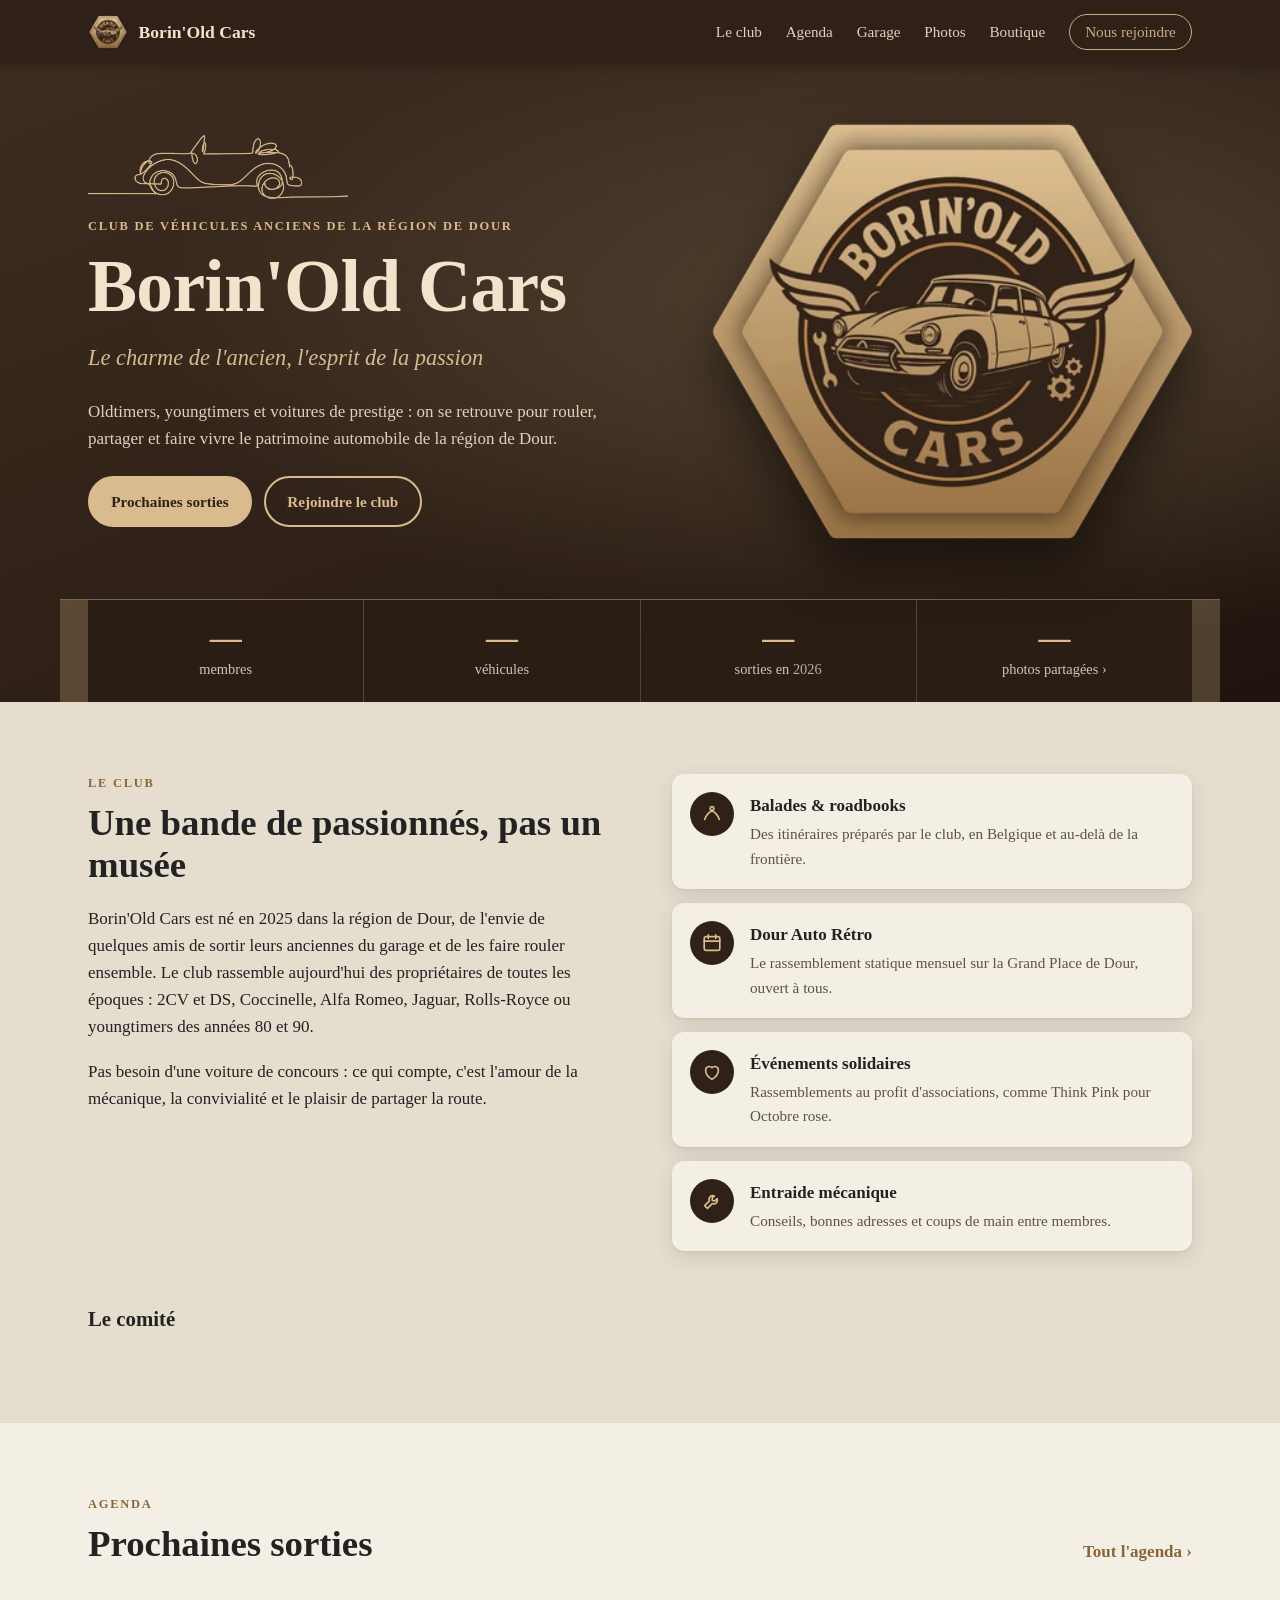
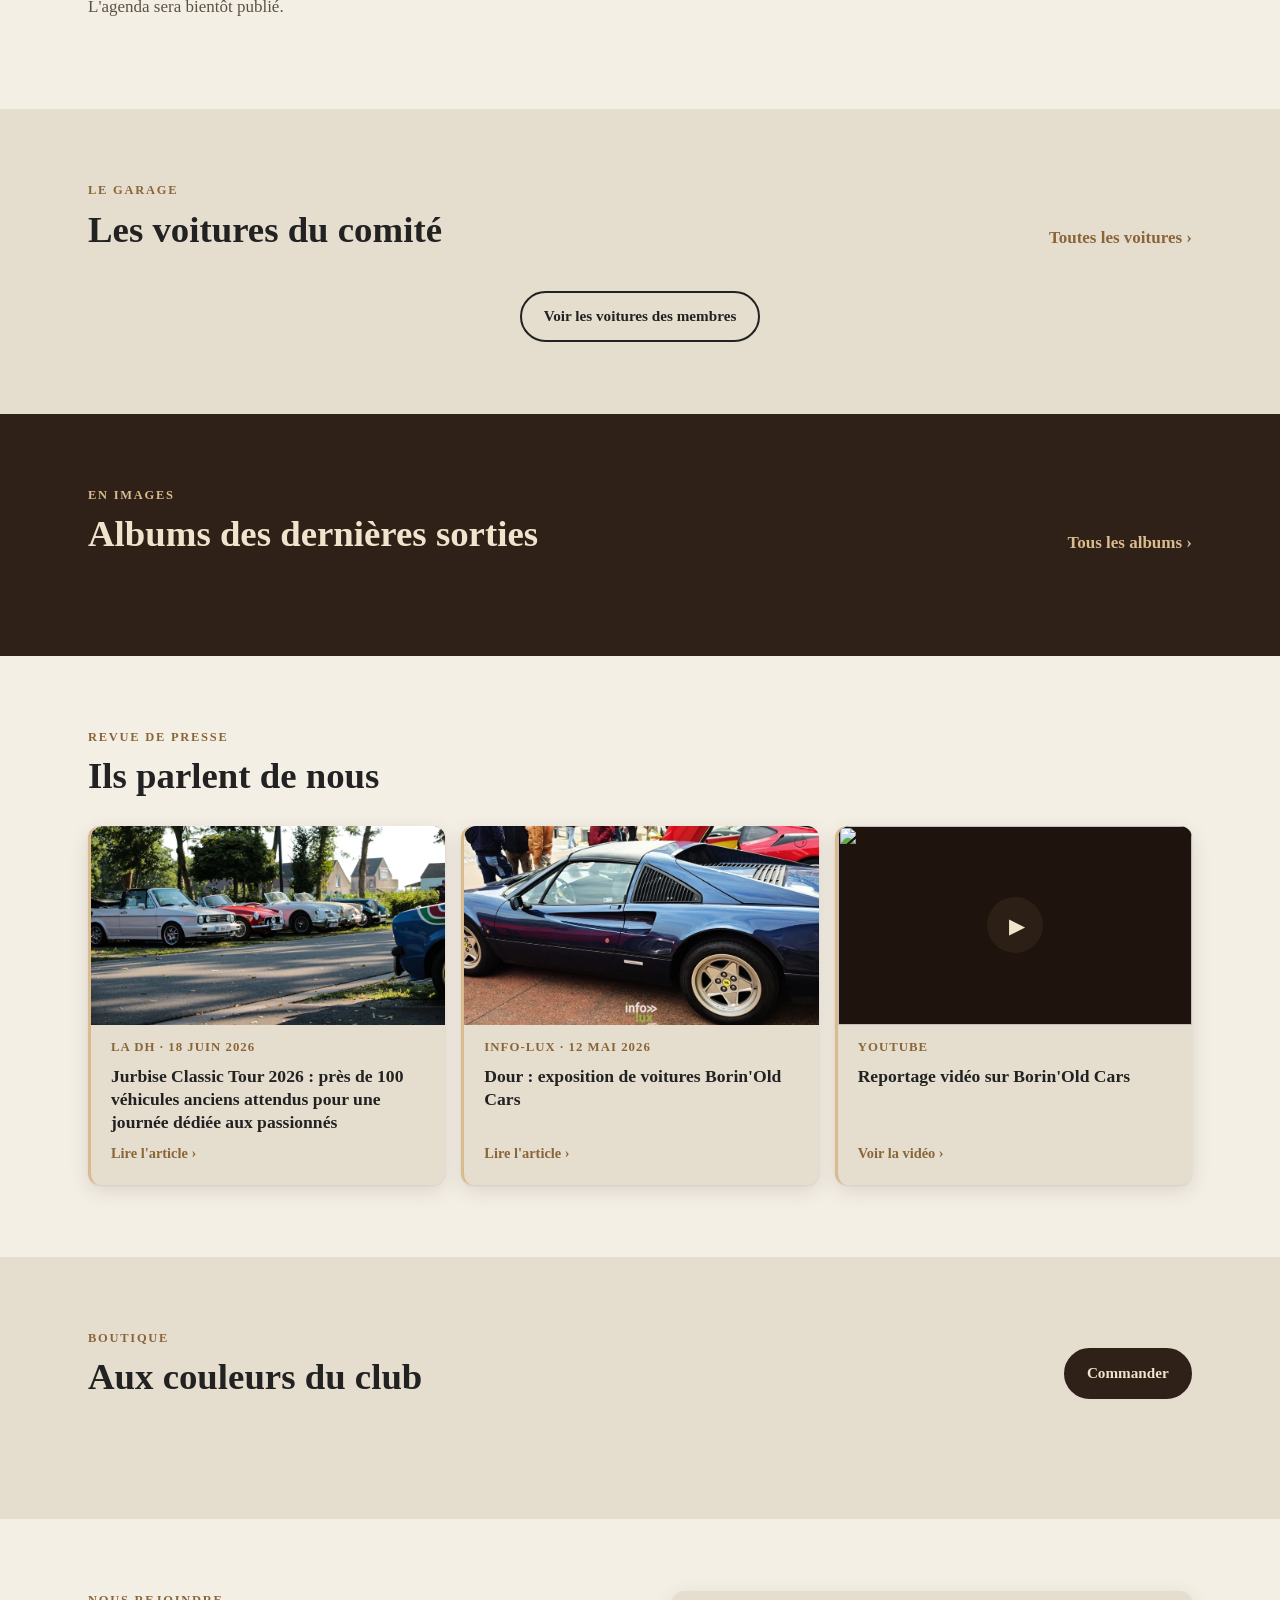
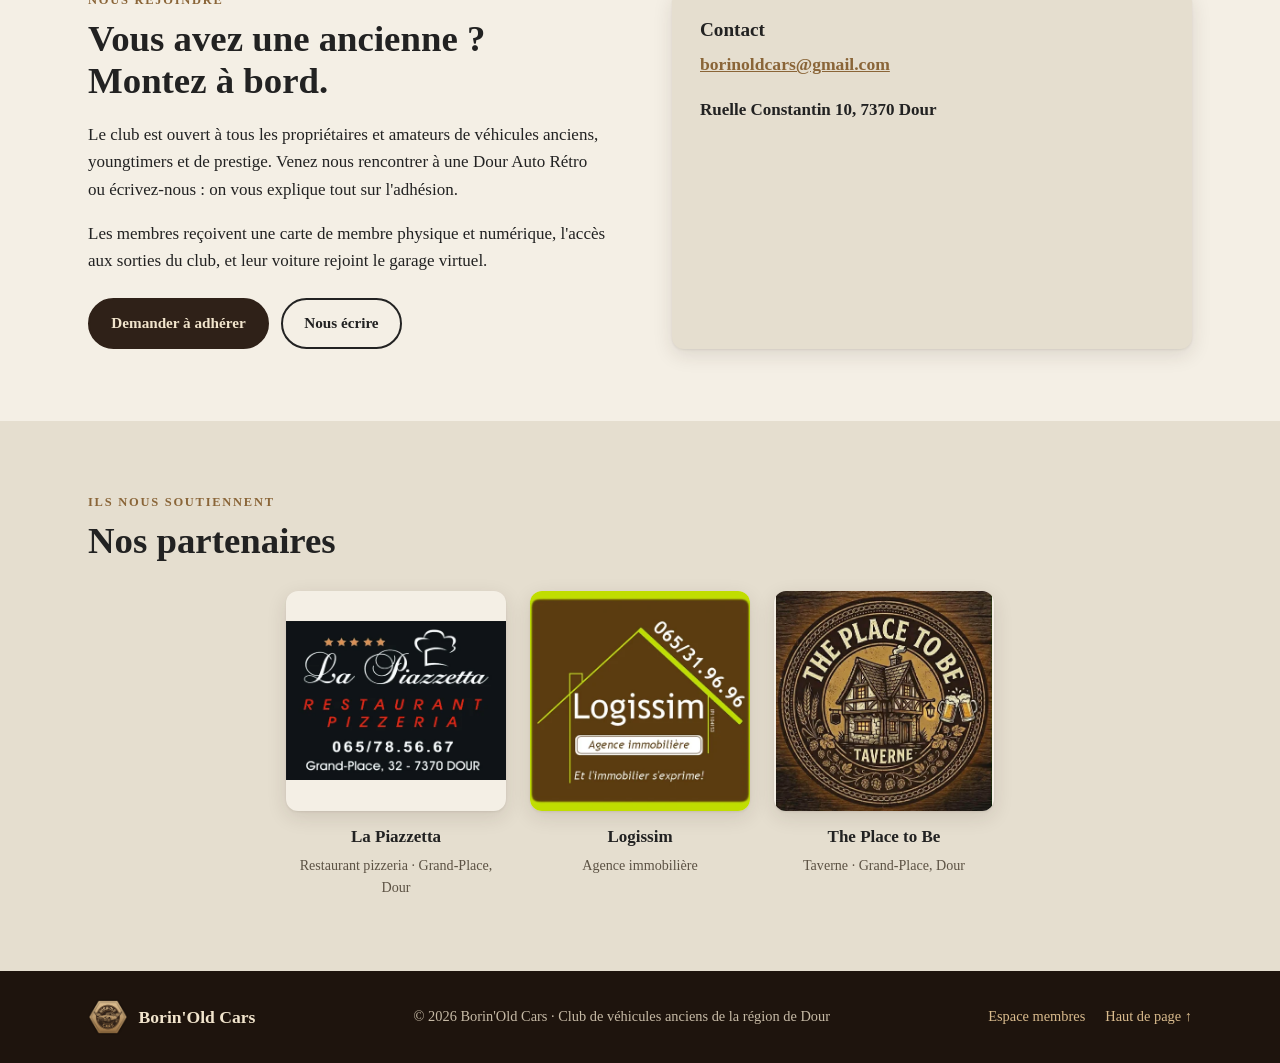
==== index.html @ c7d7c543 "Chiffres : le nombre de photos mène aux albums Co-Authored-By: Claude Opus 5.5 <noreply@anthropic.co" ====
<!doctype html>
<html lang="fr">
<head>
<meta charset="utf-8">
<meta name="viewport" content="width=device-width, initial-scale=1">
<title>Borin'Old Cars — club de voitures anciennes de la région de Dour</title>
<meta name="description" content="Borin'Old Cars, club de passionnés de voitures anciennes, youngtimers et véhicules de prestige dans la région de Dour : sorties, balades, Dour Auto Rétro, garage des membres et boutique.">
<meta name="theme-color" content="#2f2118">
<link rel="canonical" href="https://borinoldcars.be/">
<link rel="icon" href="favicon.png" type="image/png">
<link rel="apple-touch-icon" href="apple-touch-icon.png">
<meta property="og:type" content="website">
<meta property="og:locale" content="fr_BE">
<meta property="og:site_name" content="Borin'Old Cars">
<meta property="og:title" content="Borin'Old Cars — club de voitures anciennes">
<meta property="og:description" content="Le charme de l'ancien, l'esprit de la passion. Sorties, balades et rassemblements dans la région de Dour.">
<meta property="og:url" content="https://borinoldcars.be/">
<meta property="og:image" content="https://borinoldcars.be/icon-512.png">
<link rel="stylesheet" href="site.css?v=20">
</head>
<body>

<header class="nav" id="top">
  <div class="wrap nav-in">
    <a href="#" class="brand">
      <img src="logo.png" alt="" width="40" height="36">
      <span>Borin'Old Cars</span>
    </a>
    <button class="menu-btn" aria-label="Menu" aria-expanded="false" aria-controls="menu">
      <svg viewBox="0 0 24 24" aria-hidden="true"><path d="M4 7h16M4 12h16M4 17h16"/></svg>
    </button>
    <nav id="menu" aria-label="Navigation principale">
      <a href="#club">Le club</a>
      <a href="#agenda">Agenda</a>
      <a href="#garage">Garage</a>
      <a href="#photos">Photos</a>
      <a href="#boutique">Boutique</a>
      <a href="#adhesion" class="nav-cta">Nous rejoindre</a>
    </nav>
  </div>
</header>

<main>
  <section class="hero">
    <div class="wrap hero-in">
      <div class="hero-text">
        <img class="hero-sketch" src="voiture-trait.webp" alt="" width="1000" height="244">
        <p class="kicker">Club de véhicules anciens de la région de Dour</p>
        <h1>Borin'Old Cars</h1>
        <p class="slogan" data-slogan>Le charme de l'ancien, l'esprit de la passion</p>
        <p class="lead">Oldtimers, youngtimers et voitures de prestige : on se retrouve pour rouler, partager et faire vivre le patrimoine automobile de la région de Dour.</p>
        <div class="hero-cta">
          <a class="btn gold" href="#agenda">Prochaines sorties</a>
          <a class="btn ghost" href="#adhesion">Rejoindre le club</a>
        </div>
      </div>
      <div class="hero-art">
        <div class="hero-logo">
          <img src="logo-hero.webp" alt="Logo Borin'Old Cars" width="378" height="333">
          <span class="shine" aria-hidden="true"></span>
        </div>
      </div>
    </div>
    <div class="stats wrap" aria-label="Le club en chiffres">
      <div><strong data-stat="membres">—</strong><span>membres</span></div>
      <div><strong data-stat="vehicules">—</strong><span>véhicules</span></div>
      <div><strong data-stat="sorties">—</strong><span>sorties en <span data-stat="annee">2026</span></span></div>
      <a href="#albums" class="stat-link" title="Voir les albums"><strong data-stat="photos">—</strong><span>photos partagées ›</span></a>
    </div>
  </section>

  <section class="section" id="club">
    <div class="wrap two">
      <div>
        <p class="kicker">Le club</p>
        <h2>Une bande de passionnés, pas un musée</h2>
        <p>Borin'Old Cars est né en 2025 dans la région de Dour, de l'envie de quelques amis de sortir leurs anciennes du garage et de les faire rouler ensemble. Le club rassemble aujourd'hui des propriétaires de toutes les époques : 2CV et DS, Coccinelle, Alfa Romeo, Jaguar, Rolls-Royce ou youngtimers des années 80 et 90.</p>
        <p>Pas besoin d'une voiture de concours : ce qui compte, c'est l'amour de la mécanique, la convivialité et le plaisir de partager la route.</p>
      </div>
      <ul class="pillars">
        <li><span class="ico"><svg viewBox="0 0 24 24"><path d="M4 18c2-6 6-9 8-9s6 3 8 9"/><circle cx="12" cy="6" r="2"/></svg></span><div><strong>Balades &amp; roadbooks</strong><p>Des itinéraires préparés par le club, en Belgique et au-delà de la frontière.</p></div></li>
        <li><span class="ico"><svg viewBox="0 0 24 24"><rect x="3.5" y="5" width="17" height="15" rx="2"/><path d="M3.5 10h17M8 3v4M16 3v4"/></svg></span><div><strong>Dour Auto Rétro</strong><p>Le rassemblement statique mensuel sur la Grand Place de Dour, ouvert à tous.</p></div></li>
        <li><span class="ico"><svg viewBox="0 0 24 24"><path d="M12 20s-7-4.4-7-10a4 4 0 0 1 7-2.6A4 4 0 0 1 19 10c0 5.6-7 10-7 10z"/></svg></span><div><strong>Événements solidaires</strong><p>Rassemblements au profit d'associations, comme Think Pink pour Octobre rose.</p></div></li>
        <li><span class="ico"><svg viewBox="0 0 24 24"><path d="M14.5 6.5a4 4 0 0 0-5.3 5.3L4 17l3 3 5.2-5.2a4 4 0 0 0 5.3-5.3l-2.4 2.4-2.6-.4-.4-2.6z"/></svg></span><div><strong>Entraide mécanique</strong><p>Conseils, bonnes adresses et coups de main entre membres.</p></div></li>
      </ul>
    </div>
    <div class="wrap">
      <h3 class="sub">Le comité</h3>
      <div class="committee" id="comite"></div>
    </div>
  </section>

  <section class="section alt" id="agenda">
    <div class="wrap">
      <div class="head">
        <div><p class="kicker">Agenda</p><h2>Prochaines sorties</h2></div>
        <a class="link" href="#sorties">Tout l'agenda ›</a>
      </div>
      <div class="events" id="events"><p class="muted">Chargement de l'agenda…</p></div>
    </div>
  </section>

  <section class="section" id="garage">
    <div class="wrap">
      <div class="head">
        <div><p class="kicker">Le garage</p><h2>Les voitures du comité</h2></div>
        <a class="link" href="#voitures">Toutes les voitures ›</a>
      </div>
      <div class="cars" id="cars"></div>
    </div>
  </section>

  <section class="section dark" id="photos">
    <div class="wrap">
      <div class="head">
        <div><p class="kicker">En images</p><h2>Albums des dernières sorties</h2></div>
        <a class="link" href="#albums">Tous les albums ›</a>
      </div>
      <div class="albums" id="albums"></div>
    </div>
  </section>

  <section class="section alt" id="presse" hidden>
    <div class="wrap">
      <div class="head"><div><p class="kicker">Revue de presse</p><h2>Ils parlent de nous</h2></div></div>
      <div class="press" id="press"></div>
    </div>
  </section>

  <section class="section" id="boutique">
    <div class="wrap">
      <div class="head">
        <div><p class="kicker">Boutique</p><h2>Aux couleurs du club</h2></div>
        <a class="btn" id="order" href="#commande">Commander</a>
      </div>
      <div class="shop" id="shop"></div>
      <p class="small muted" id="shop-note"></p>
    </div>
  </section>

  <section class="section alt" id="contact">
    <div class="wrap two">
      <div>
        <p class="kicker">Nous rejoindre</p>
        <h2>Vous avez une ancienne ? Montez à bord.</h2>
        <p>Le club est ouvert à tous les propriétaires et amateurs de véhicules anciens, youngtimers et de prestige. Venez nous rencontrer à une Dour Auto Rétro ou écrivez-nous : on vous explique tout sur l'adhésion.</p>
        <p>Les membres reçoivent une carte de membre physique et numérique, l'accès aux sorties du club, et leur voiture rejoint le garage virtuel.</p>
        <div class="hero-cta">
          <a class="btn" href="#adhesion">Demander à adhérer</a>
          <a class="btn outline" data-mail href="mailto:borinoldcars@gmail.com">Nous écrire</a>
        </div>
      </div>
      <div class="contact-card">
        <h3>Contact</h3>
        <p><a data-mail data-mail-text href="mailto:borinoldcars@gmail.com">borinoldcars@gmail.com</a></p>
        <address class="address" data-adresse>Ruelle Constantin 10, 7370 Dour</address>
        <div class="social" id="social"></div>
      </div>
    </div>
  </section>
  <section class="section sponsors-section" id="partenaires" hidden>
    <div class="wrap">
      <div class="head"><div><p class="kicker">Ils nous soutiennent</p><h2>Nos partenaires</h2></div></div>
      <div class="sponsors" id="sponsors"></div>
    </div>
  </section>
</main>

<div id="page" class="page" hidden></div>

<footer class="footer">
  <div class="wrap foot-in">
    <div class="brand"><img src="logo.png" alt="" width="40" height="36"><span>Borin'Old Cars</span></div>
    <p>© <span id="year">2026</span> Borin'Old Cars · Club de véhicules anciens de la région de Dour</p>
    <nav class="foot-links"><a href="https://borinoldcars.github.io/">Espace membres</a><a href="#top">Haut de page ↑</a></nav>
  </div>
</footer>

<div class="lightbox" id="lightbox" hidden>
  <button class="lb-close" aria-label="Fermer">×</button>
  <button class="lb-nav lb-prev" aria-label="Photo précédente">‹</button>
  <img alt="">
  <iframe class="lb-video" title="Vidéo" allow="autoplay; fullscreen" allowfullscreen hidden></iframe>
  <button class="lb-nav lb-next" aria-label="Photo suivante">›</button>
  <span class="lb-count"></span>
</div>

<script src="site.js?v=20"></script>
</body>
</html>
---- site.css ----
/* Site vitrine Borin'Old Cars — mêmes tons que l'application (papier beige, brun et or du logo, Georgia). */
:root {
  --bg: #e5decf;
  --surface: #f4efe5;
  --surface-2: #d8ceb9;
  --ink: #222222;
  --muted: #5c5244;
  --line: #cdc1a8;
  --dark: #2f2118;
  --dark-2: #3d2c20;
  --dark-ink: #f1e4cc;
  --brass: #8a6538;
  --gold: #d9bb8d;
  --btn-bg: #2f2118;
  --btn-ink: #f1e4cc;
  --rose: #d6457a;
  --shadow: 0 1px 2px rgba(47, 33, 24, .08), 0 6px 20px rgba(47, 33, 24, .12);
  --radius: 12px;
  --serif: Georgia, "Times New Roman", serif;
  color-scheme: light;
}
@media (prefers-color-scheme: dark) {
  :root:not([data-theme="light"]) {
    --bg: #18120d;
    --surface: #231a13;
    --surface-2: #2f241a;
    --ink: #efe6d6;
    --muted: #b3a48c;
    --line: #3c2f22;
    --dark: #0f0b08;
    --dark-2: #1d1610;
    --brass: #d9bb8d;
    --btn-bg: #d9bb8d;
    --btn-ink: #2f2118;
    --shadow: 0 1px 2px rgba(0, 0, 0, .4);
    color-scheme: dark;
  }
}
:root[data-theme="dark"] {
  --bg: #18120d;
  --surface: #231a13;
  --surface-2: #2f241a;
  --ink: #efe6d6;
  --muted: #b3a48c;
  --line: #3c2f22;
  --dark: #0f0b08;
  --dark-2: #1d1610;
  --brass: #d9bb8d;
  --btn-bg: #d9bb8d;
  --btn-ink: #2f2118;
  --shadow: 0 1px 2px rgba(0, 0, 0, .4);
  color-scheme: dark;
}

* { box-sizing: border-box; }
html { scroll-behavior: smooth; scroll-padding-top: 72px; -webkit-text-size-adjust: 100%; }
body { margin: 0; background: var(--bg); color: var(--ink); font: 17px/1.6 var(--serif); overflow-x: hidden; }
img { max-width: 100%; display: block; }
a { color: inherit; }
h1, h2, h3 { line-height: 1.15; margin: 0 0 .5em; font-weight: 700; }
h2 { font-size: clamp(1.6rem, 3.5vw, 2.3rem); }
p { margin: 0 0 1em; }
.wrap { width: 100%; max-width: 1160px; margin: 0 auto; padding: 0 16px; }
@media (min-width: 700px) { .wrap { padding: 0 28px; } }
.muted { color: var(--muted); }
.small { font-size: .88rem; }
.kicker { text-transform: uppercase; letter-spacing: .14em; font-size: .78rem; color: var(--brass); margin-bottom: .6em; font-weight: 700; }

/* Boutons */
.btn {
  display: inline-flex; align-items: center; justify-content: center; gap: .4em;
  padding: .75em 1.4em; border-radius: 999px; border: 2px solid var(--btn-bg);
  background: var(--btn-bg); color: var(--btn-ink); text-decoration: none; font-weight: 700;
  font-family: inherit; font-size: .95rem; cursor: pointer; transition: transform .15s, filter .15s;
}
.btn:hover { transform: translateY(-1px); filter: brightness(1.1); }
.btn.outline { background: transparent; color: var(--ink); border-color: var(--ink); }
.btn.gold { background: var(--gold); border-color: var(--gold); color: #2f2118; }
.btn.ghost { background: transparent; border-color: var(--gold); color: var(--gold); }
.link { color: var(--brass); font-weight: 700; text-decoration: none; white-space: nowrap; }
.link:hover { text-decoration: underline; }

/* Navigation */
.nav { position: sticky; top: 0; z-index: 20; background: #2f2118; color: #f1e4cc; box-shadow: 0 2px 10px rgba(0, 0, 0, .25); }
.nav-in { display: flex; align-items: center; justify-content: space-between; height: 64px; }
.brand { display: flex; align-items: center; gap: .6em; text-decoration: none; font-weight: 700; font-size: 1.1rem; }
.brand img { width: 40px; height: auto; }
.nav nav { display: flex; gap: 1.4em; align-items: center; }
.nav nav a { text-decoration: none; font-size: .95rem; opacity: .9; }
.nav nav a:hover { opacity: 1; color: #d9bb8d; }
.nav .nav-cta { border: 1.5px solid #d9bb8d; color: #d9bb8d; padding: .35em 1em; border-radius: 999px; }
.menu-btn { display: none; background: none; border: 0; color: inherit; padding: 8px; cursor: pointer; }
.menu-btn svg { width: 28px; height: 28px; fill: none; stroke: currentColor; stroke-width: 2; stroke-linecap: round; }
@media (max-width: 860px) {
  .menu-btn { display: block; }
  .nav nav {
    position: absolute; top: 64px; left: 0; right: 0; flex-direction: column; align-items: stretch; gap: 0;
    background: #2f2118; padding: 8px 16px 16px; display: none; border-top: 1px solid rgba(255, 255, 255, .08);
  }
  .nav nav.open { display: flex; }
  .nav nav a { padding: .8em 0; border-bottom: 1px solid rgba(255, 255, 255, .08); }
  .nav .nav-cta { margin-top: 12px; text-align: center; border-bottom: 1.5px solid #d9bb8d; }
}

/* Hero */
.hero {
  background:
    radial-gradient(ellipse at 75% 40%, rgba(217, 187, 141, .22), transparent 60%),
    linear-gradient(160deg, #3d2c20 0%, #2f2118 55%, #1e140d 100%);
  color: #f1e4cc; padding: 56px 0 0; overflow: hidden;
}
.hero-in { display: grid; gap: 24px; align-items: center; }
@media (min-width: 900px) { .hero-in { grid-template-columns: 1.05fr 1fr; padding-bottom: 24px; } }
.hero .kicker { color: #d9bb8d; }
.hero h1 { font-size: clamp(2.6rem, 7vw, 4.6rem); letter-spacing: -.01em; margin-bottom: .15em; }
.slogan { font-style: italic; color: #d9bb8d; font-size: clamp(1.1rem, 2.4vw, 1.4rem); }
.lead { max-width: 34em; opacity: .9; }
.hero-cta { display: flex; flex-wrap: wrap; gap: 12px; margin-top: 1.4em; }
.hero-art { position: relative; }
/* Logo du club : flotte doucement, un reflet doré le traverse de temps en temps. */
.hero-logo {
  position: relative; width: min(100%, 480px); max-width: 100%; aspect-ratio: 378 / 333; margin: 0 auto;
  filter: drop-shadow(0 26px 26px rgba(0, 0, 0, .5));
  animation: logo-float 6s ease-in-out infinite;
}
.hero-logo img { width: 100%; height: 100%; }
.hero-logo .shine {
  position: absolute; inset: 0; pointer-events: none;
  -webkit-mask: url(logo-hero.webp) center / contain no-repeat; mask: url(logo-hero.webp) center / contain no-repeat;
  background: linear-gradient(110deg, transparent 35%, rgba(255, 244, 220, .55) 50%, transparent 65%) no-repeat;
  background-size: 300% 100%; background-position: 150% 0;
  animation: logo-shine 7s ease-in-out infinite 1s;
}
@media (min-width: 900px) { .hero-logo { margin-right: 0; } }
@keyframes logo-float {
  0%, 100% { transform: translateY(0) rotate(-1.5deg); }
  50% { transform: translateY(-14px) rotate(1.5deg); }
}
@keyframes logo-shine {
  0% { background-position: 150% 0; }
  35%, 100% { background-position: -50% 0; }
}
.stats {
  display: grid; grid-template-columns: repeat(2, 1fr); gap: 1px; margin-top: 32px;
  background: rgba(217, 187, 141, .25); border-top: 1px solid rgba(217, 187, 141, .25);
}
@media (min-width: 700px) { .stats { grid-template-columns: repeat(4, 1fr); } }
.stats > div, .stats > a { background: #2a1d14; padding: 20px 12px; text-align: center; }
.stats strong { display: block; font-size: 2rem; color: #d9bb8d; line-height: 1.1; }
.stats span { font-size: .9rem; opacity: .85; }
.stats > a.stat-link { color: inherit; text-decoration: none; transition: background .2s; }
.stats > a.stat-link:hover, .stats > a.stat-link:focus-visible { background: #3a2a1d; }

/* Sections */
.section { padding: 72px 0; }
.section.alt { background: var(--surface); }
.section.dark { background: #2f2118; color: #f1e4cc; }
.section.dark .kicker, .section.dark .link { color: #d9bb8d; }
.head { display: flex; justify-content: space-between; align-items: flex-end; gap: 16px; flex-wrap: wrap; margin-bottom: 28px; }
.head h2 { margin: 0; }
.two { display: grid; gap: 40px; }
@media (min-width: 900px) { .two { grid-template-columns: 1fr 1fr; gap: 64px; } }
.sub { margin: 56px 0 20px; font-size: 1.3rem; }

.pillars { list-style: none; margin: 0; padding: 0; display: grid; gap: 14px; }
.pillars li { display: flex; gap: 16px; background: var(--surface); padding: 18px; border-radius: var(--radius); box-shadow: var(--shadow); }
.pillars p { margin: .2em 0 0; color: var(--muted); font-size: .95rem; }
.ico { flex: none; width: 44px; height: 44px; border-radius: 50%; background: #2f2118; display: grid; place-items: center; }
.ico svg { width: 22px; height: 22px; fill: none; stroke: #d9bb8d; stroke-width: 1.8; stroke-linecap: round; stroke-linejoin: round; }

.committee { display: grid; grid-template-columns: repeat(auto-fill, minmax(190px, 1fr)); gap: 14px; }
.member { background: var(--surface); border-radius: var(--radius); padding: 18px; box-shadow: var(--shadow); border-top: 3px solid var(--gold); }
.member.has-photo { text-align: center; }
.member-photo { display: block; width: 110px; height: 110px; margin: 0 auto 12px; border-radius: 50%; object-fit: cover; background: var(--surface-2); box-shadow: 0 0 0 3px var(--gold); }
.member.has-photo .member-cars { justify-items: center; }
.member strong { display: block; font-size: 1.05rem; }
.member span { color: var(--brass); font-size: .9rem; }
.member-cars { list-style: none; margin: .6em 0 0; padding: .6em 0 0; border-top: 1px solid var(--line); display: grid; gap: .25em; }
.member-cars li { font-size: .88rem; font-style: italic; color: var(--muted); }
.member-cars a { color: inherit; text-decoration: none; }
.member-cars a:hover { color: var(--brass); text-decoration: underline; }

/* Agenda */
.events { display: grid; gap: 20px; grid-template-columns: repeat(auto-fill, minmax(280px, 1fr)); }
.event { background: var(--bg); border-radius: var(--radius); overflow: hidden; box-shadow: var(--shadow); display: flex; flex-direction: column; position: relative; }
/* Miniature de l'affiche à droite, comme dans l'application. */
.event .top { display: flex; gap: 14px; align-items: flex-start; }
.event .info { min-width: 0; flex: 1; display: flex; flex-direction: column; gap: .4em; }
.event .thumb { flex: none; width: 76px; aspect-ratio: 3 / 4; border-radius: 8px; overflow: hidden; border: 1px solid var(--line); background: var(--surface-2); box-shadow: 0 2px 6px rgba(0, 0, 0, .12); }
.event .thumb img { width: 100%; height: 100%; object-fit: cover; }
@media (min-width: 700px) { .event .thumb { width: 90px; } }
.event .body { padding: 18px; display: flex; flex-direction: column; gap: .4em; flex: 1; }
.event .date { display: inline-block; align-self: flex-start; background: #2f2118; color: #d9bb8d; font-weight: 700; padding: .25em .8em; border-radius: 6px; font-size: .88rem; }
.event h3 { margin: .2em 0 0; font-size: 1.25rem; }
.event .meta { color: var(--muted); font-size: .92rem; }
.event .desc { font-size: .95rem; margin: .3em 0 0; }
.event .price { font-weight: 700; color: var(--brass); font-size: .92rem; }
.event .actions { margin-top: auto; padding-top: .8em; display: flex; gap: 8px; flex-wrap: wrap; }
.event .actions .btn { padding: .55em 1.1em; font-size: .88rem; }
.event .rose { align-self: flex-start; background: var(--rose); color: #fff; font-size: .78rem; font-weight: 700; padding: .25em .7em; border-radius: 999px; }
.event.next { outline: 2px solid var(--gold); }

/* Garage */
.cars { display: grid; gap: 16px; grid-template-columns: repeat(auto-fill, minmax(220px, 1fr)); }
.car { background: var(--surface); border-radius: var(--radius); overflow: hidden; box-shadow: var(--shadow); text-decoration: none; transition: transform .2s; }
.car:hover { transform: translateY(-3px); }
.car .ph { aspect-ratio: 4 / 3; display: grid; place-items: center; padding: 12px; background: radial-gradient(ellipse at 50% 70%, var(--surface-2), var(--surface) 70%); }
.car .ph img { width: 100%; height: 100%; min-height: 0; object-fit: contain; filter: drop-shadow(0 10px 10px rgba(0, 0, 0, .25)); }
.car .ph { overflow: hidden; }
.car .info { padding: 12px 16px 16px; }
.car strong { display: block; }
.car span { color: var(--muted); font-size: .88rem; }
.car .role { display: block; color: var(--brass); font-size: .78rem; font-weight: 700; text-transform: uppercase; letter-spacing: .06em; margin-bottom: .2em; }
.more { text-align: center; margin-top: 28px; }

/* Albums */
.albums { display: grid; gap: 16px; grid-template-columns: repeat(auto-fill, minmax(240px, 1fr)); }
.album { position: relative; border-radius: var(--radius); overflow: hidden; aspect-ratio: 4 / 3; text-decoration: none; color: #fff; background: #1e140d; display: block; }
.album img { width: 100%; height: 100%; object-fit: cover; transition: transform .4s; }
.album:hover img { transform: scale(1.05); }
.album .cap { position: absolute; inset: auto 0 0 0; padding: 40px 16px 14px; background: linear-gradient(transparent, rgba(0, 0, 0, .8)); }
.album .cap strong { display: block; font-size: 1.1rem; }
.album .cap span { font-size: .85rem; opacity: .85; }

/* Boutique */
.shop { display: grid; gap: 16px; grid-template-columns: repeat(auto-fill, minmax(180px, 1fr)); }
.item { background: var(--surface); border-radius: var(--radius); overflow: hidden; box-shadow: var(--shadow); }
.item .ph { aspect-ratio: 1; background: #fff; display: grid; place-items: center; padding: 12px; }
.item .ph img { max-height: 100%; object-fit: contain; }
.item .info { padding: 12px 16px 16px; }
.item strong { display: block; }
.item .price { color: var(--brass); font-weight: 700; }
.item .sizes { display: block; color: var(--muted); font-size: .82rem; }
#shop-note { margin-top: 20px; }

/* Contact */
.contact-card { background: var(--bg); border-radius: var(--radius); padding: 28px; box-shadow: var(--shadow); }
.contact-card h3 { font-size: 1.2rem; }
.contact-card hr { border: 0; border-top: 1px solid var(--line); margin: 24px 0; }
.contact-card a[data-mail-text] { font-weight: 700; color: var(--brass); font-size: 1.1rem; word-break: break-all; }
.social { display: flex; gap: 10px; flex-wrap: wrap; }
.social a { display: inline-flex; align-items: center; gap: .5em; padding: .5em 1em; border-radius: 999px; border: 1.5px solid var(--line); text-decoration: none; font-size: .92rem; }
.social a:hover { border-color: var(--brass); }
.social svg { width: 18px; height: 18px; fill: none; stroke: currentColor; stroke-width: 1.8; }
.social svg .fill { fill: currentColor; stroke: none; }

/* Pied de page */
.footer { background: #1e140d; color: #f1e4cc; padding: 28px 0; font-size: .9rem; }
.foot-in { display: flex; flex-wrap: wrap; gap: 12px 24px; align-items: center; justify-content: space-between; }
.footer p { margin: 0; opacity: .8; }
.footer a { color: #d9bb8d; text-decoration: none; }

/* Visionneuse */
.lightbox { position: fixed; inset: 0; z-index: 50; background: rgba(0, 0, 0, .92); display: grid; place-items: center; padding: 16px; }
.lightbox[hidden] { display: none; }
.lightbox img { max-height: 90vh; max-width: 100%; object-fit: contain; }
.lb-close { position: absolute; top: 12px; right: 16px; background: none; border: 0; color: #fff; font-size: 2.4rem; cursor: pointer; line-height: 1; }

@media (prefers-reduced-motion: reduce) {
  html { scroll-behavior: auto; }
  .btn, .car, .album img { transition: none; }
  .hero-logo, .hero-logo .shine { animation: none; }
}

/* Téléphone : deux colonnes pour le garage et la boutique. */
@media (max-width: 560px) {
  .section { padding: 56px 0; }
  .cars, .shop { grid-template-columns: 1fr 1fr; gap: 10px; }
  .car .info, .item .info { padding: 10px 12px 12px; font-size: .92rem; }
}

/* Pages internes (agenda complet, fiches, albums) */
.page { padding: 28px 0 72px; min-height: 70vh; }
.back { display: inline-block; color: var(--brass); font-weight: 700; text-decoration: none; margin-bottom: 18px; }
.back:hover { text-decoration: underline; }
.page-head { margin-bottom: 28px; }
.page-head h1 { font-size: clamp(1.9rem, 5vw, 2.8rem); text-wrap: balance; }
.list-title { font-size: 1.35rem; margin: 40px 0 18px; }
.wide { grid-column: 1 / -1; }
.empty { padding: 24px; background: var(--surface); border-radius: var(--radius); color: var(--muted); }
.more { grid-column: 1 / -1; text-align: center; margin-top: 12px; }
.event h3 a { text-decoration: none; }
.event h3 a:hover { text-decoration: underline; }
.event.past { opacity: .85; }
.event.past .date { background: var(--surface-2); color: var(--muted); }
.car-ico { width: 56px; height: 56px; fill: none; stroke: var(--muted); stroke-width: 1.4; opacity: .6; }

.search input {
  width: 100%; max-width: 520px; font: inherit; padding: .7em 1em; border-radius: 999px;
  border: 1.5px solid var(--line); background: var(--surface); color: var(--ink);
}
.search input:focus { outline: 2px solid var(--brass); outline-offset: 1px; }
.chips { display: flex; gap: 8px; overflow-x: auto; padding: 14px 0 22px; scrollbar-width: none; }
.chip {
  flex: none; font: inherit; font-size: .9rem; padding: .4em 1em; border-radius: 999px; cursor: pointer;
  border: 1.5px solid var(--line); background: transparent; color: var(--ink);
}
.chip.on { background: var(--btn-bg); border-color: var(--btn-bg); color: var(--btn-ink); }

.detail { display: grid; gap: 28px; align-items: start; }
@media (min-width: 860px) { .detail { grid-template-columns: minmax(0, 1fr) minmax(0, 1.1fr); gap: 48px; } }
.detail-body { min-width: 0; }
.detail-body h1 { font-size: clamp(1.8rem, 4.5vw, 2.6rem); text-wrap: balance; margin-top: .3em; }
.detail-poster { padding: 0; border: 0; background: var(--surface-2); border-radius: var(--radius); overflow: hidden; cursor: zoom-in; box-shadow: var(--shadow); width: 100%; }
.detail-poster img { width: 100%; }
.pill { display: inline-block; font-size: .8rem; font-weight: 700; padding: .25em .8em; border-radius: 999px; background: var(--surface-2); color: var(--muted); margin-right: 6px; }
.rose-pill { background: var(--rose); color: #fff; }
.facts { display: grid; grid-template-columns: max-content 1fr; gap: 10px 20px; margin: 20px 0; padding: 18px 20px; background: var(--surface); border-radius: var(--radius); }
.facts dt { color: var(--muted); font-size: .9rem; }
.facts dd { margin: 0; font-weight: 700; min-width: 0; }
.facts a { color: var(--brass); }
.story { max-width: 62ch; }
.detail .actions { display: flex; flex-direction: column; align-items: flex-start; gap: 10px; margin: 8px 0 12px; }
.version { font-style: italic; color: var(--brass); font-size: 1.15rem; margin-top: -.3em; }
.car-hero { display: grid; place-items: center; aspect-ratio: 4 / 3; max-width: 100%; padding: 16px; border-radius: var(--radius); background: radial-gradient(ellipse at 50% 70%, var(--surface-2), var(--surface) 70%); }
.car-hero img { max-height: 100%; object-fit: contain; filter: drop-shadow(0 14px 14px rgba(0, 0, 0, .3)); }
.car-hero .car-ico { width: 96px; height: 96px; }

.mosaic { display: grid; grid-template-columns: repeat(auto-fill, minmax(150px, 1fr)); gap: 6px; }
.mosaic button { padding: 0; border: 0; background: var(--surface-2); aspect-ratio: 1; overflow: hidden; border-radius: 6px; cursor: zoom-in; }
.mosaic img { width: 100%; height: 100%; object-fit: cover; }
@media (max-width: 560px) { .mosaic { grid-template-columns: repeat(3, 1fr); gap: 4px; } }

.lb-nav { position: absolute; top: 50%; transform: translateY(-50%); background: rgba(0, 0, 0, .4); color: #fff; border: 0; font-size: 2.4rem; width: 48px; height: 64px; cursor: pointer; border-radius: 8px; }
.lb-prev { left: 8px; }
.lb-next { right: 8px; }
.lb-count { position: absolute; bottom: 14px; left: 0; right: 0; text-align: center; color: #fff; font-size: .9rem; opacity: .8; }
body.noscroll { overflow: hidden; }
.foot-links { display: flex; gap: 20px; }
.btn:focus-visible, .chip:focus-visible, a:focus-visible, button:focus-visible { outline: 2px solid var(--brass); outline-offset: 2px; }
.address { font-style: normal; font-weight: 700; margin-bottom: 1.2em; }

/* Formulaire d'adhésion (Tally intégré) */
/* Le formulaire Tally reprend les couleurs du site (texte brun foncé, fond transparent) :
   il se pose directement sur le fond beige. En thème sombre, il garde un fond clair pour rester lisible. */
.tally-box { max-width: 760px; margin-bottom: 16px; }
@media (prefers-color-scheme: dark) {
  :root:not([data-theme="light"]) .tally-box { background: #e5decf; border-radius: var(--radius); padding: 16px 12px 4px; }
}
:root[data-theme="dark"] .tally-box { background: #e5decf; border-radius: var(--radius); padding: 16px 12px 4px; }
.tally-box iframe { display: block; width: 100%; border: 0; min-height: 400px; }
.page-head a:not(.btn) { color: var(--brass); }

/* Rappel des articles au-dessus du bon de commande */
.order-items { display: flex; gap: 10px; overflow-x: auto; padding-bottom: 6px; margin-bottom: 20px; max-width: 760px; }
.order-item { flex: none; width: 120px; background: var(--surface); border-radius: var(--radius); padding: 8px; text-align: center; font-size: .85rem; }
.order-item img { width: 100%; aspect-ratio: 1; object-fit: contain; background: #fff; border-radius: 6px; margin-bottom: 6px; }
.order-item span { display: block; line-height: 1.25; }
.order-item strong { color: var(--brass); }

/* Dessin de voiture d'un seul trait, au-dessus du sous-titre de l'accueil */
.hero-sketch { width: min(65%, 260px); height: auto; margin: 0 0 18px; opacity: .95; }

/* Road book (PDF Google Drive) */
.page-head .actions { display: flex; gap: 10px; flex-wrap: wrap; margin-top: 14px; }
.pdf-box { max-width: 900px; height: min(80vh, 1100px); border-radius: var(--radius); overflow: hidden; box-shadow: var(--shadow); background: var(--surface-2); margin-bottom: 12px; }
.pdf-box iframe { width: 100%; height: 100%; border: 0; display: block; }

/* Partenaires */
.sponsors { display: flex; flex-wrap: wrap; justify-content: center; gap: 24px; }
.sponsor { flex: 0 1 220px; display: flex; flex-direction: column; align-items: center; text-align: center; gap: 4px; text-decoration: none; color: inherit; }
.sponsor img { width: 100%; max-width: 220px; aspect-ratio: 1; object-fit: contain; background: var(--surface); border-radius: var(--radius); box-shadow: var(--shadow); margin-bottom: 8px; transition: transform .2s; }
a.sponsor:hover img { transform: translateY(-3px); }
.sp-name { font-weight: 700; }
.sp-desc { color: var(--muted); font-size: .88rem; }
@media (max-width: 560px) { .sponsors { gap: 14px; } .sponsor { flex-basis: calc(50% - 7px); } }

/* Revue de presse */
.press { display: grid; gap: 16px; grid-template-columns: repeat(auto-fill, minmax(280px, 1fr)); }
.press-item { display: flex; flex-direction: column; gap: 8px; padding: 20px; background: var(--bg); border-radius: var(--radius); box-shadow: var(--shadow); border-left: 3px solid var(--gold); text-decoration: none; color: inherit; transition: transform .2s; }
.press-item:hover { transform: translateY(-2px); }
.press-meta { font-size: .8rem; text-transform: uppercase; letter-spacing: .08em; color: var(--brass); font-weight: 700; }
.press-item strong { font-size: 1.1rem; line-height: 1.3; }
.press-quote { font-style: italic; color: var(--muted); font-size: .95rem; }
.press-more { margin-top: auto; color: var(--brass); font-weight: 700; font-size: .9rem; }
.press-thumb { position: relative; display: block; margin: -20px -20px 4px; aspect-ratio: 16 / 9; overflow: hidden; border-radius: var(--radius) var(--radius) 0 0; background: #1e140d; }
.press-thumb img { width: 100%; height: 100%; object-fit: cover; }
.press-play { position: absolute; inset: 0; margin: auto; width: 56px; height: 56px; border-radius: 50%; background: rgba(47, 33, 24, .85); color: #f1e4cc; display: grid; place-items: center; font-size: 1.3rem; padding-left: 4px; }

/* Vidéos des albums */
.mosaic button.video { position: relative; background: #1e140d; }
.mosaic .play { position: absolute; inset: 0; margin: auto; width: 46px; height: 46px; border-radius: 50%; background: rgba(47, 33, 24, .85); color: #f1e4cc; display: grid; place-items: center; font-size: 1.1rem; padding-left: 3px; pointer-events: none; }
.lb-video { width: min(92vw, 1100px); aspect-ratio: 16 / 9; max-height: 85vh; border: 0; background: #000; }
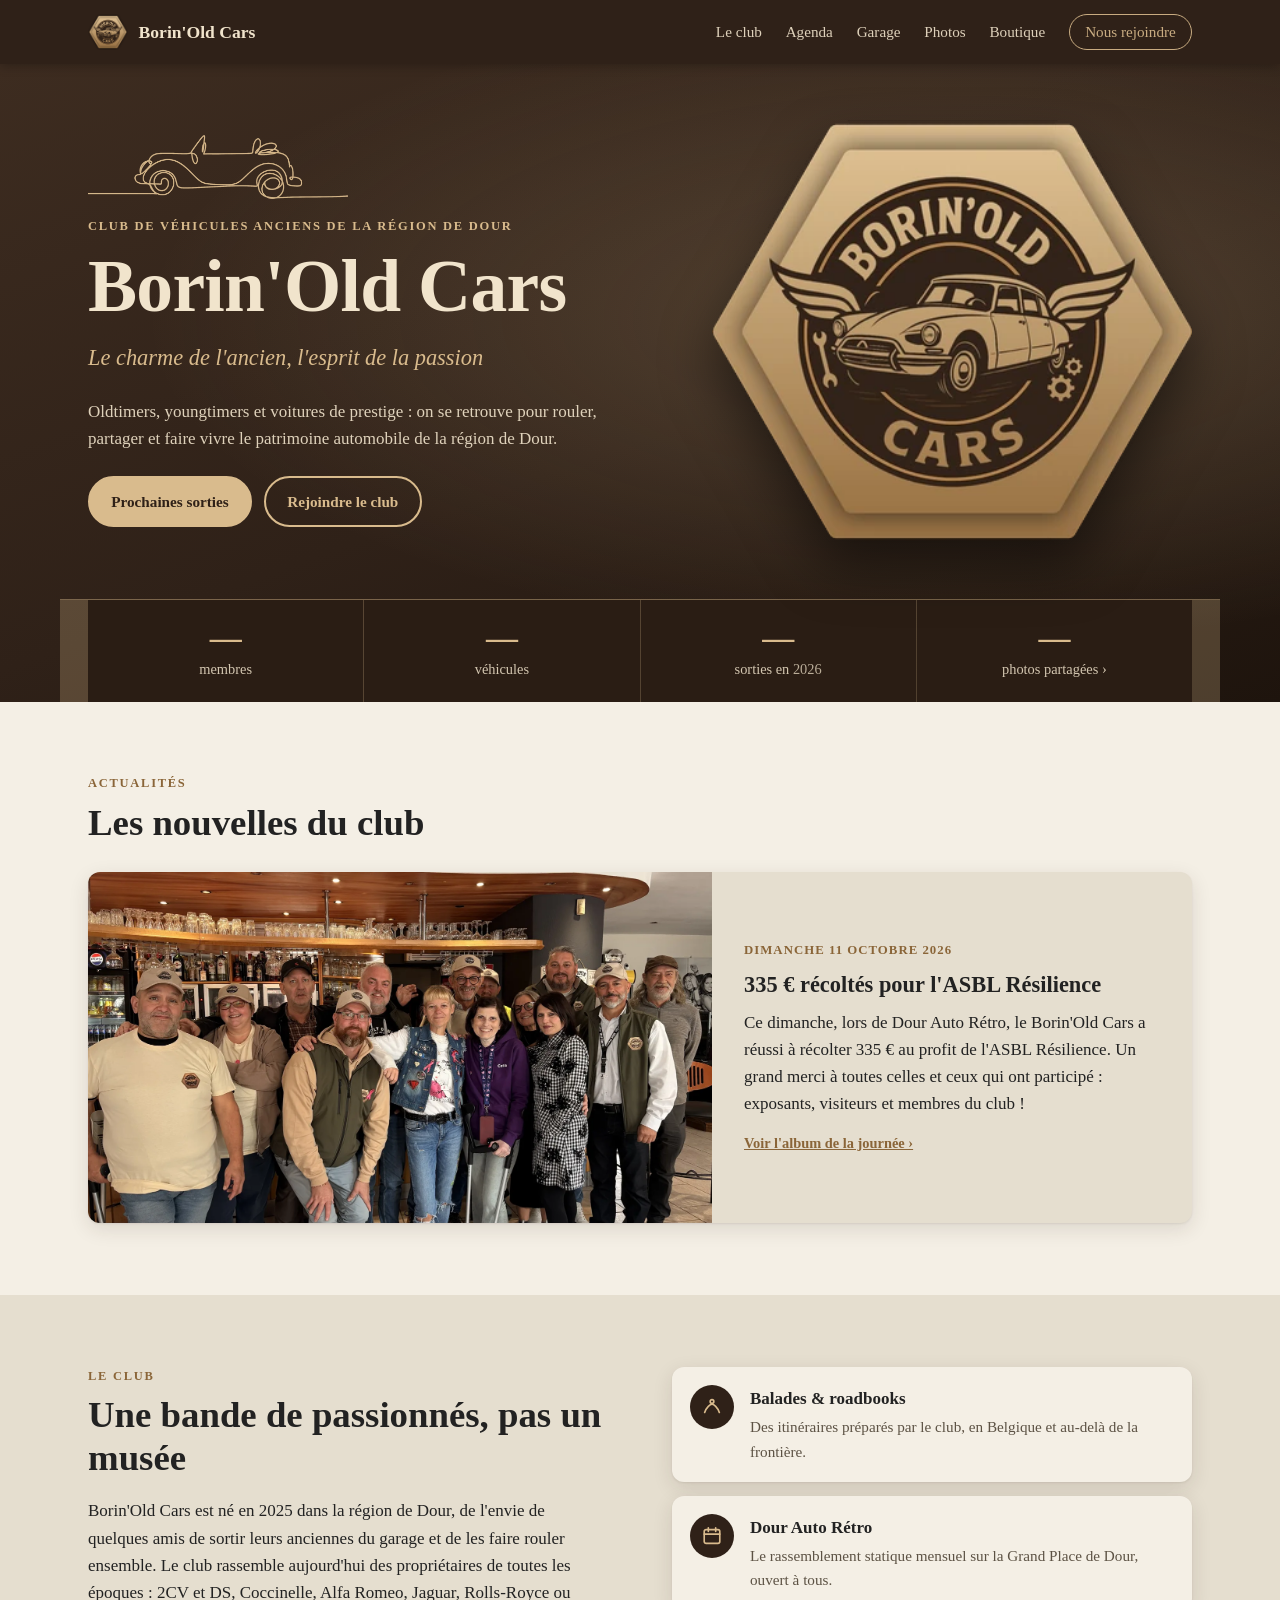
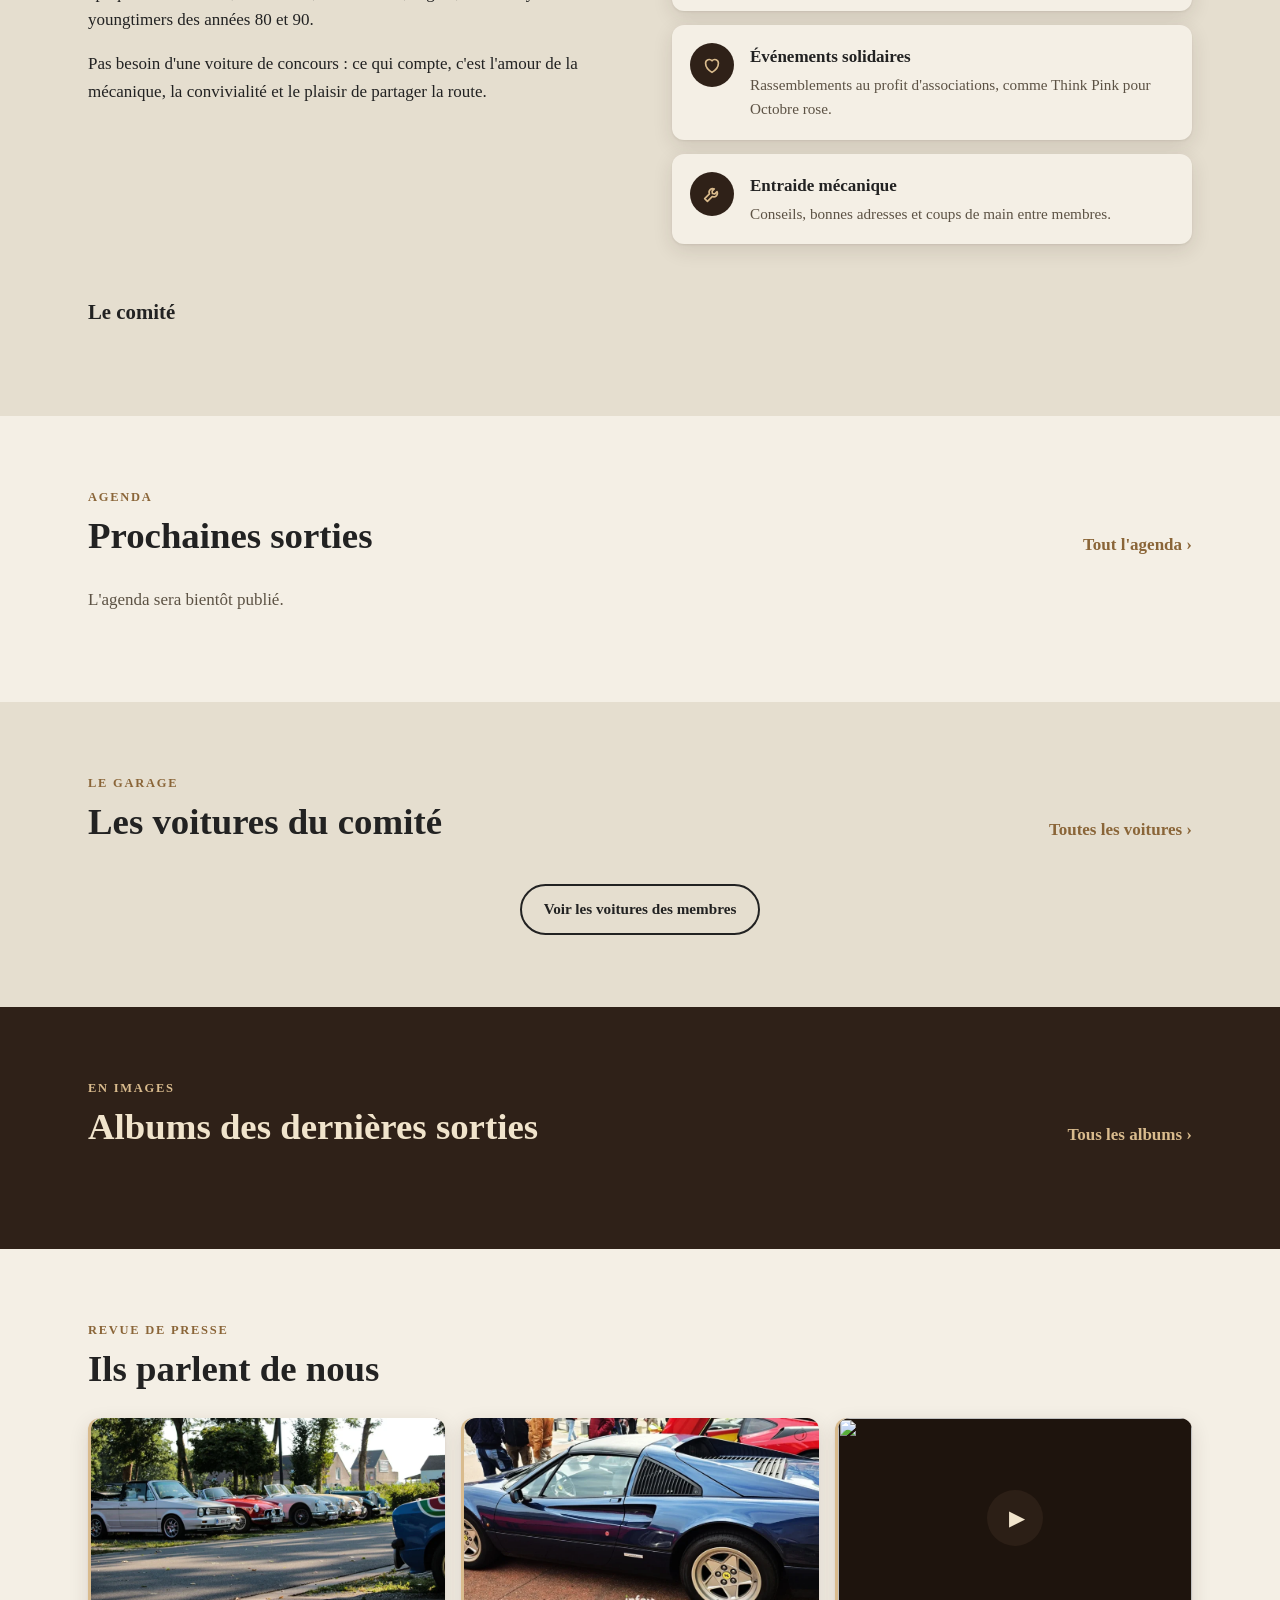
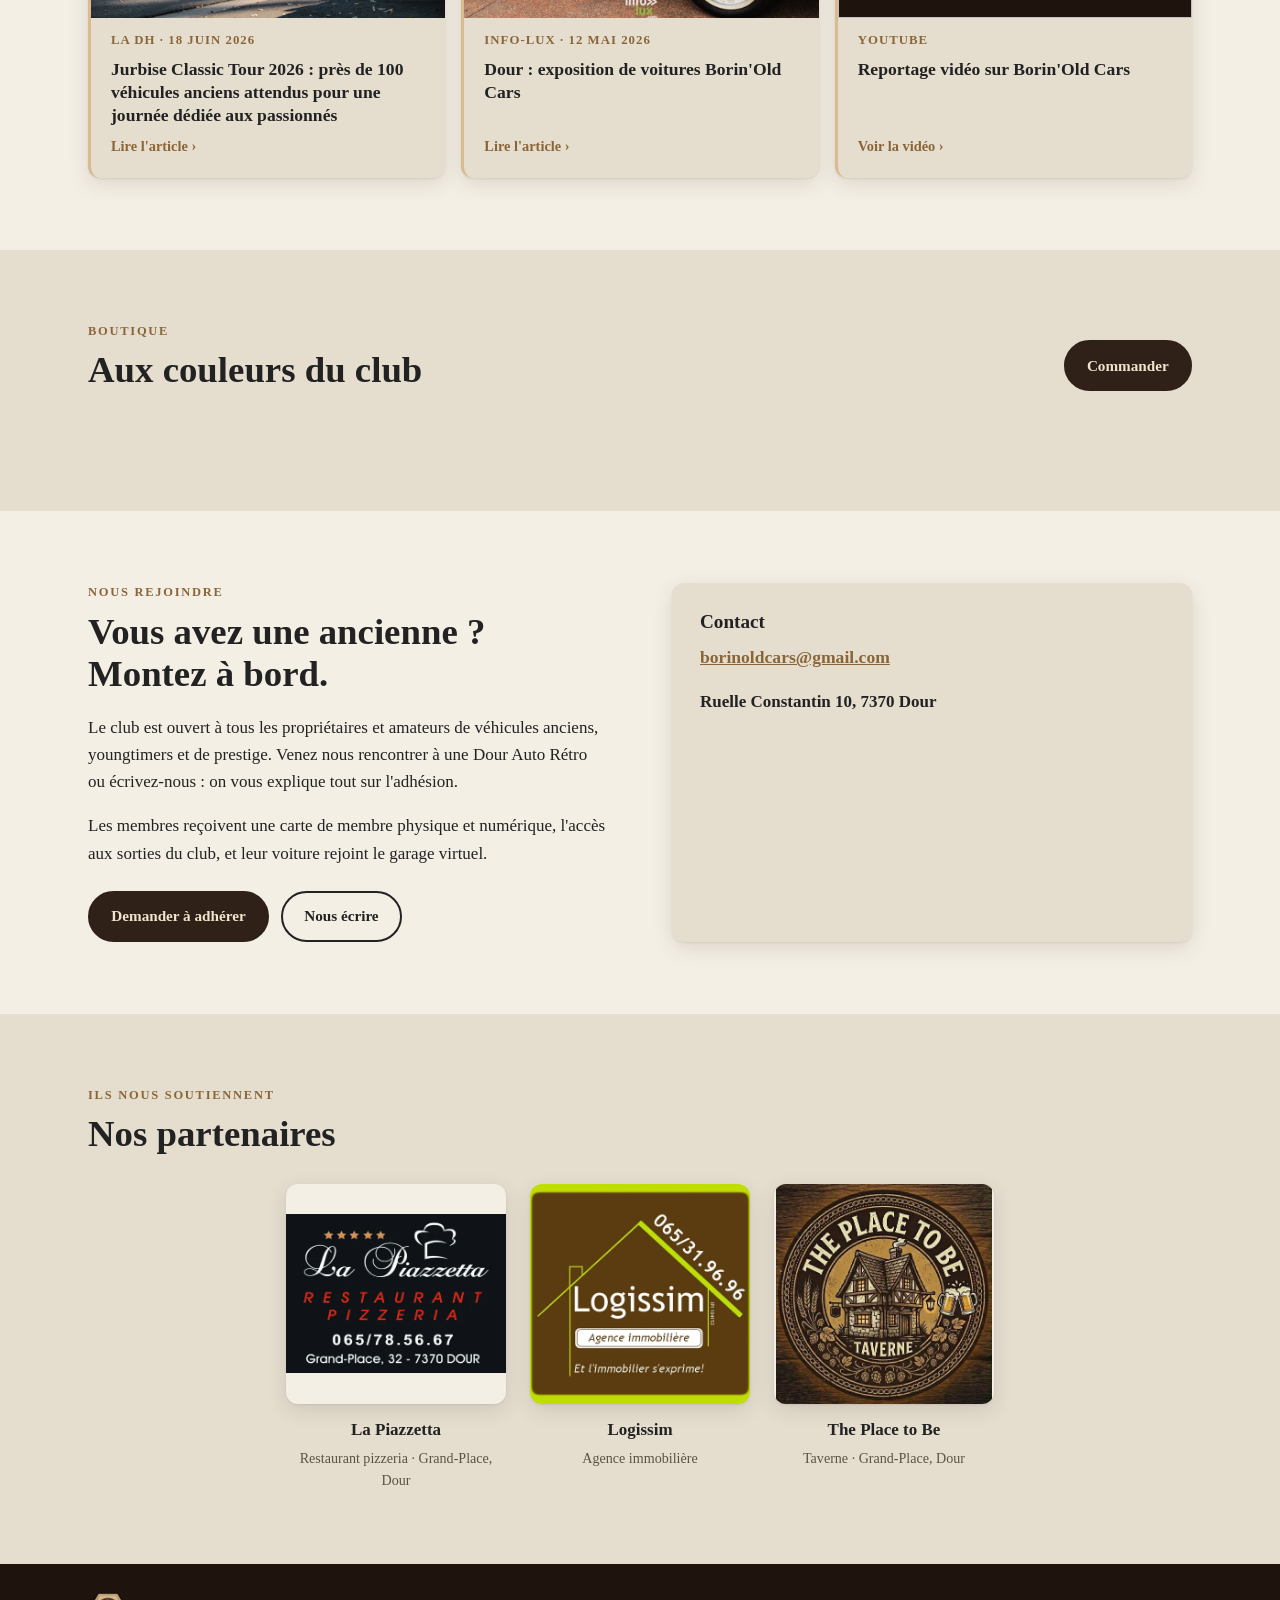
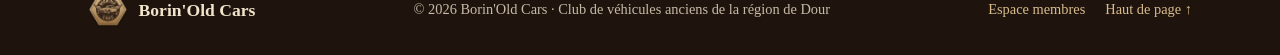
==== commit 950f6f8f: "Actualités : nouvelle section, 335 € récoltés pour l'ASBL Résilience à Dour Auto Rétro Co-Authored-B" ====
--- a/index.html
+++ b/index.html
@@ -16,7 +16,7 @@
 <meta property="og:description" content="Le charme de l'ancien, l'esprit de la passion. Sorties, balades et rassemblements dans la région de Dour.">
 <meta property="og:url" content="https://borinoldcars.be/">
 <meta property="og:image" content="https://borinoldcars.be/icon-512.png">
-<link rel="stylesheet" href="site.css?v=20">
+<link rel="stylesheet" href="site.css?v=23">
 </head>
 <body>
 
@@ -66,6 +66,13 @@
       <div><strong data-stat="vehicules">—</strong><span>véhicules</span></div>
       <div><strong data-stat="sorties">—</strong><span>sorties en <span data-stat="annee">2026</span></span></div>
       <a href="#albums" class="stat-link" title="Voir les albums"><strong data-stat="photos">—</strong><span>photos partagées ›</span></a>
+    </div>
+  </section>
+
+  <section class="section alt" id="actus" hidden>
+    <div class="wrap">
+      <div class="head"><div><p class="kicker">Actualités</p><h2>Les nouvelles du club</h2></div></div>
+      <div class="news" id="news"></div>
     </div>
   </section>
 
@@ -181,10 +188,12 @@
   <button class="lb-nav lb-prev" aria-label="Photo précédente">‹</button>
   <img alt="">
   <iframe class="lb-video" title="Vidéo" allow="autoplay; fullscreen" allowfullscreen hidden></iframe>
+  <video class="lb-mp4" controls playsinline preload="metadata" hidden></video>
+  <a class="lb-open" target="_blank" rel="noopener" hidden>Ouvrir la vidéo dans Google Drive ↗</a>
   <button class="lb-nav lb-next" aria-label="Photo suivante">›</button>
   <span class="lb-count"></span>
 </div>
 
-<script src="site.js?v=20"></script>
+<script src="site.js?v=23"></script>
 </body>
 </html>
--- a/site.css
+++ b/site.css
@@ -366,6 +366,14 @@
 @media (max-width: 560px) { .sponsors { gap: 14px; } .sponsor { flex-basis: calc(50% - 7px); } }
 
 /* Revue de presse */
+.news { display: grid; gap: 20px; }
+.news-item { display: grid; background: var(--bg); border-radius: var(--radius); box-shadow: var(--shadow); overflow: hidden; }
+.news-item img { width: 100%; aspect-ratio: 16 / 9; object-fit: cover; }
+.news-body { padding: 20px 22px 22px; display: flex; flex-direction: column; gap: 10px; }
+.news-body h3 { margin: 0; font-size: 1.4rem; line-height: 1.25; }
+.news-body p { margin: 0; }
+.news-body .press-more { margin-top: 4px; }
+@media (min-width: 800px) { .news-item { grid-template-columns: 1.3fr 1fr; } .news-item img { height: 100%; } .news-body { justify-content: center; padding: 28px 32px; } }
 .press { display: grid; gap: 16px; grid-template-columns: repeat(auto-fill, minmax(280px, 1fr)); }
 .press-item { display: flex; flex-direction: column; gap: 8px; padding: 20px; background: var(--bg); border-radius: var(--radius); box-shadow: var(--shadow); border-left: 3px solid var(--gold); text-decoration: none; color: inherit; transition: transform .2s; }
 .press-item:hover { transform: translateY(-2px); }
@@ -380,4 +388,6 @@
 /* Vidéos des albums */
 .mosaic button.video { position: relative; background: #1e140d; }
 .mosaic .play { position: absolute; inset: 0; margin: auto; width: 46px; height: 46px; border-radius: 50%; background: rgba(47, 33, 24, .85); color: #f1e4cc; display: grid; place-items: center; font-size: 1.1rem; padding-left: 3px; pointer-events: none; }
+.lb-open { position: absolute; bottom: 44px; left: 50%; transform: translateX(-50%); white-space: nowrap; color: #2f2118; background: #d9bb8d; padding: 9px 16px; border-radius: 10px; font-weight: bold; text-decoration: none; font-size: .95rem; }
+.lb-mp4 { max-width: 94vw; max-height: 82vh; background: #000; border-radius: 6px; }
 .lb-video { width: min(92vw, 1100px); aspect-ratio: 16 / 9; max-height: 85vh; border: 0; background: #000; }
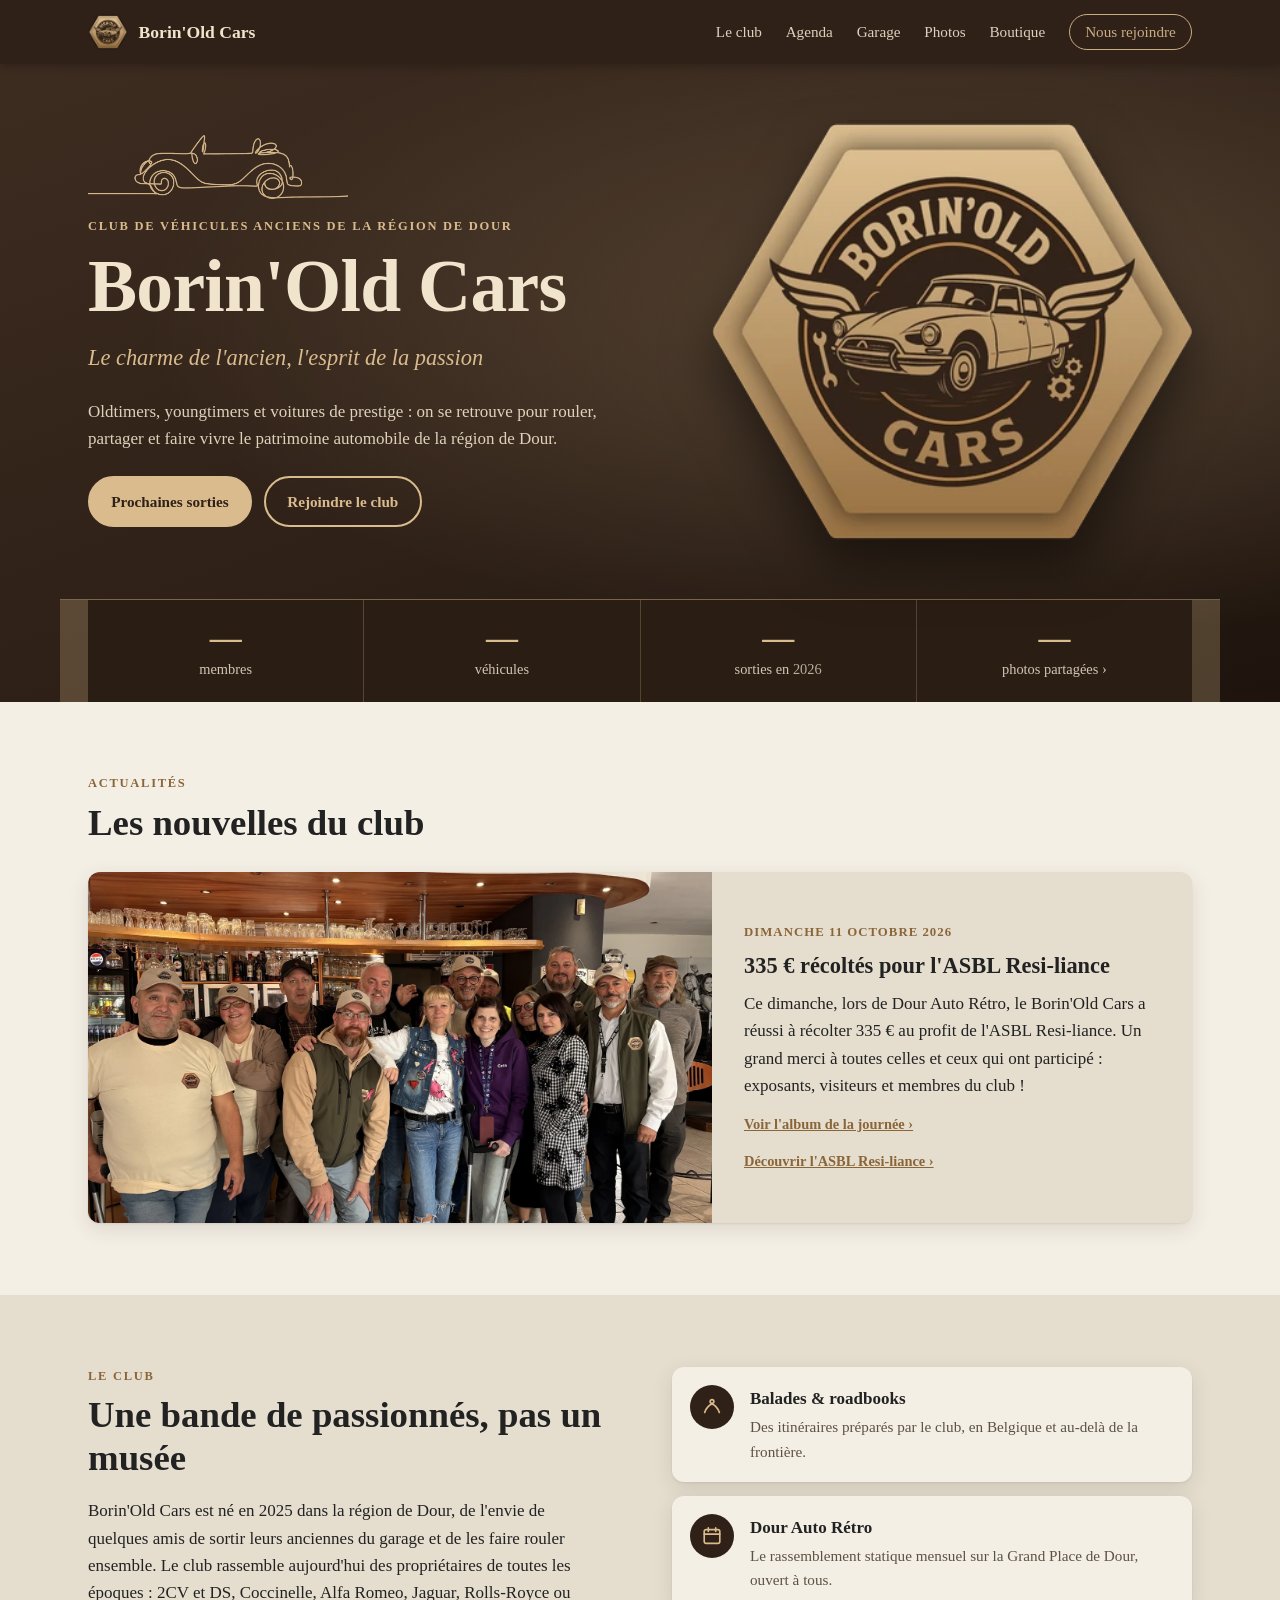
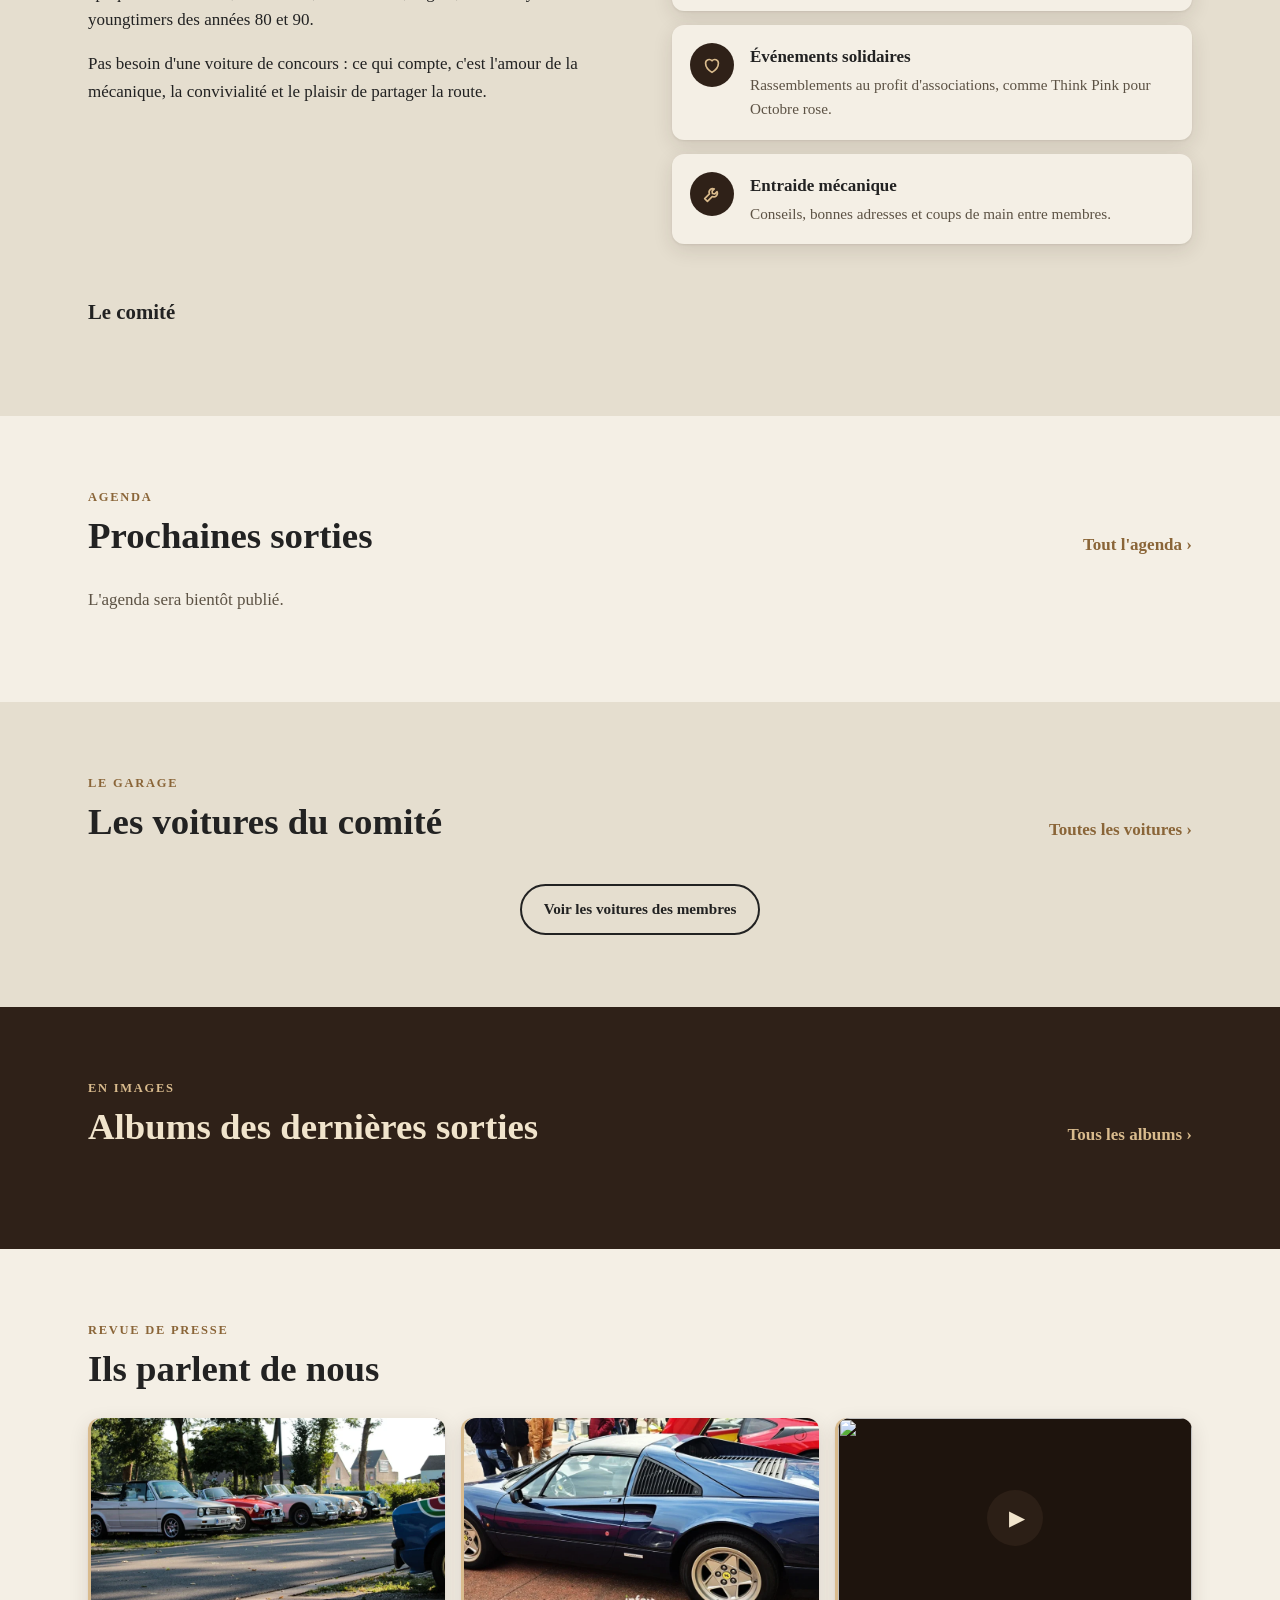
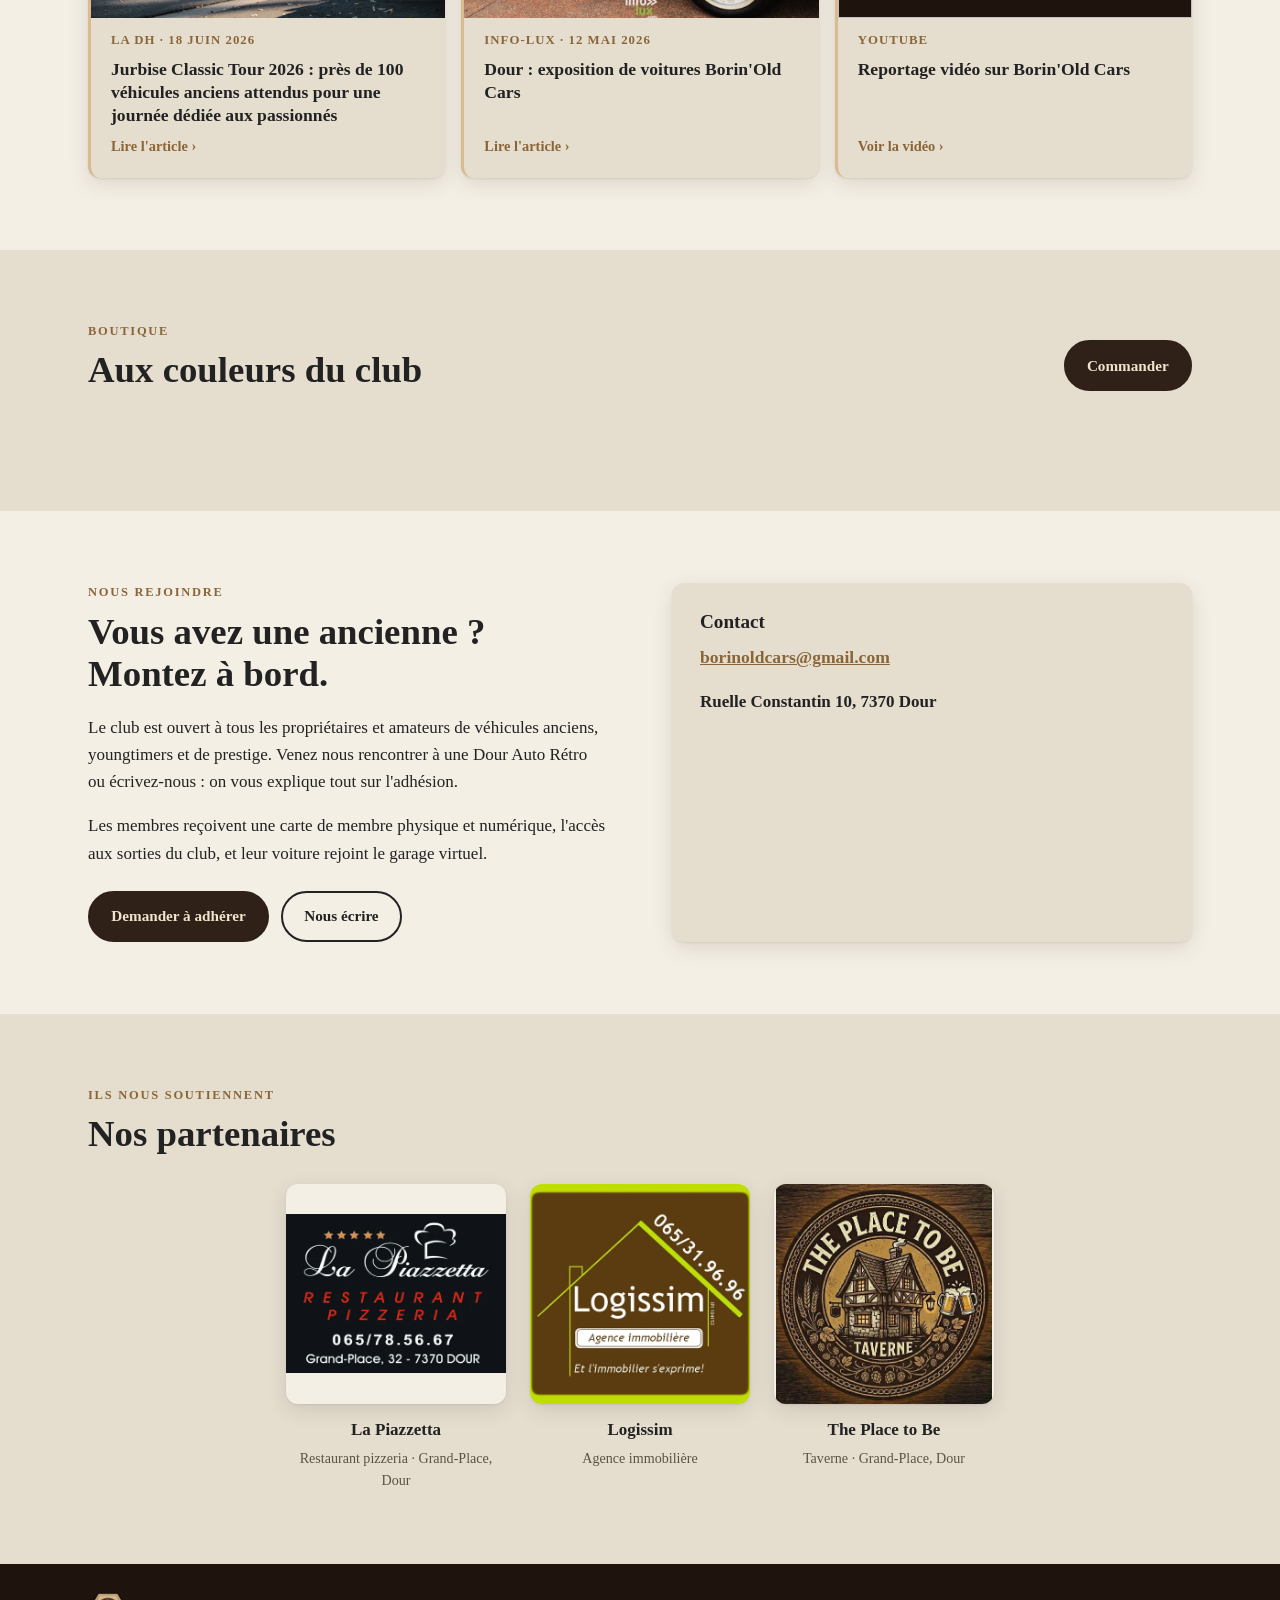
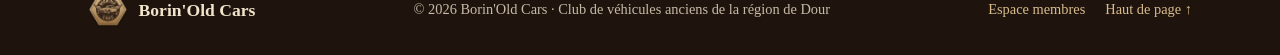
==== commit e382c22e: "Actualités : ASBL Resi-liance et lien vers sa page Facebook Co-Authored-By: Claude Opus 5.5 <noreply" ====
--- a/index.html
+++ b/index.html
@@ -16,7 +16,7 @@
 <meta property="og:description" content="Le charme de l'ancien, l'esprit de la passion. Sorties, balades et rassemblements dans la région de Dour.">
 <meta property="og:url" content="https://borinoldcars.be/">
 <meta property="og:image" content="https://borinoldcars.be/icon-512.png">
-<link rel="stylesheet" href="site.css?v=23">
+<link rel="stylesheet" href="site.css?v=24">
 </head>
 <body>
 
@@ -194,6 +194,6 @@
   <span class="lb-count"></span>
 </div>
 
-<script src="site.js?v=23"></script>
+<script src="site.js?v=24"></script>
 </body>
 </html>
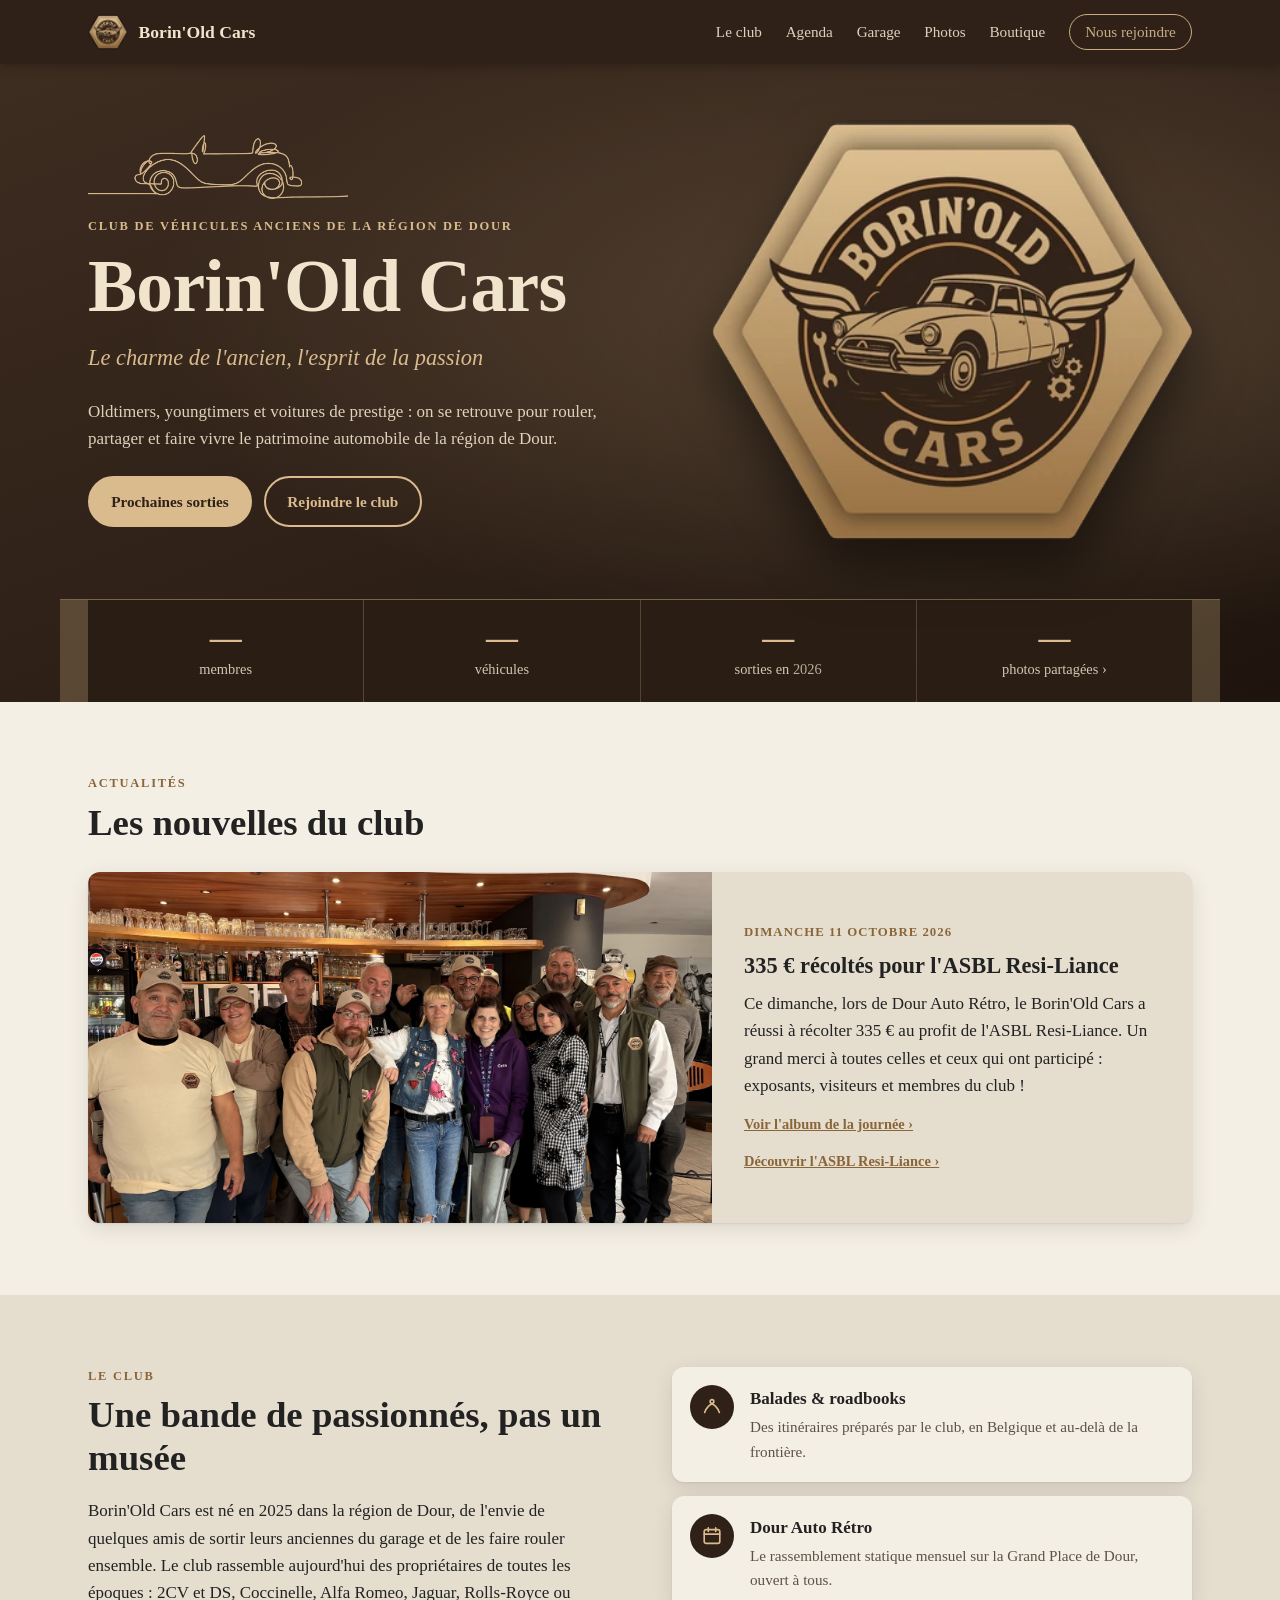
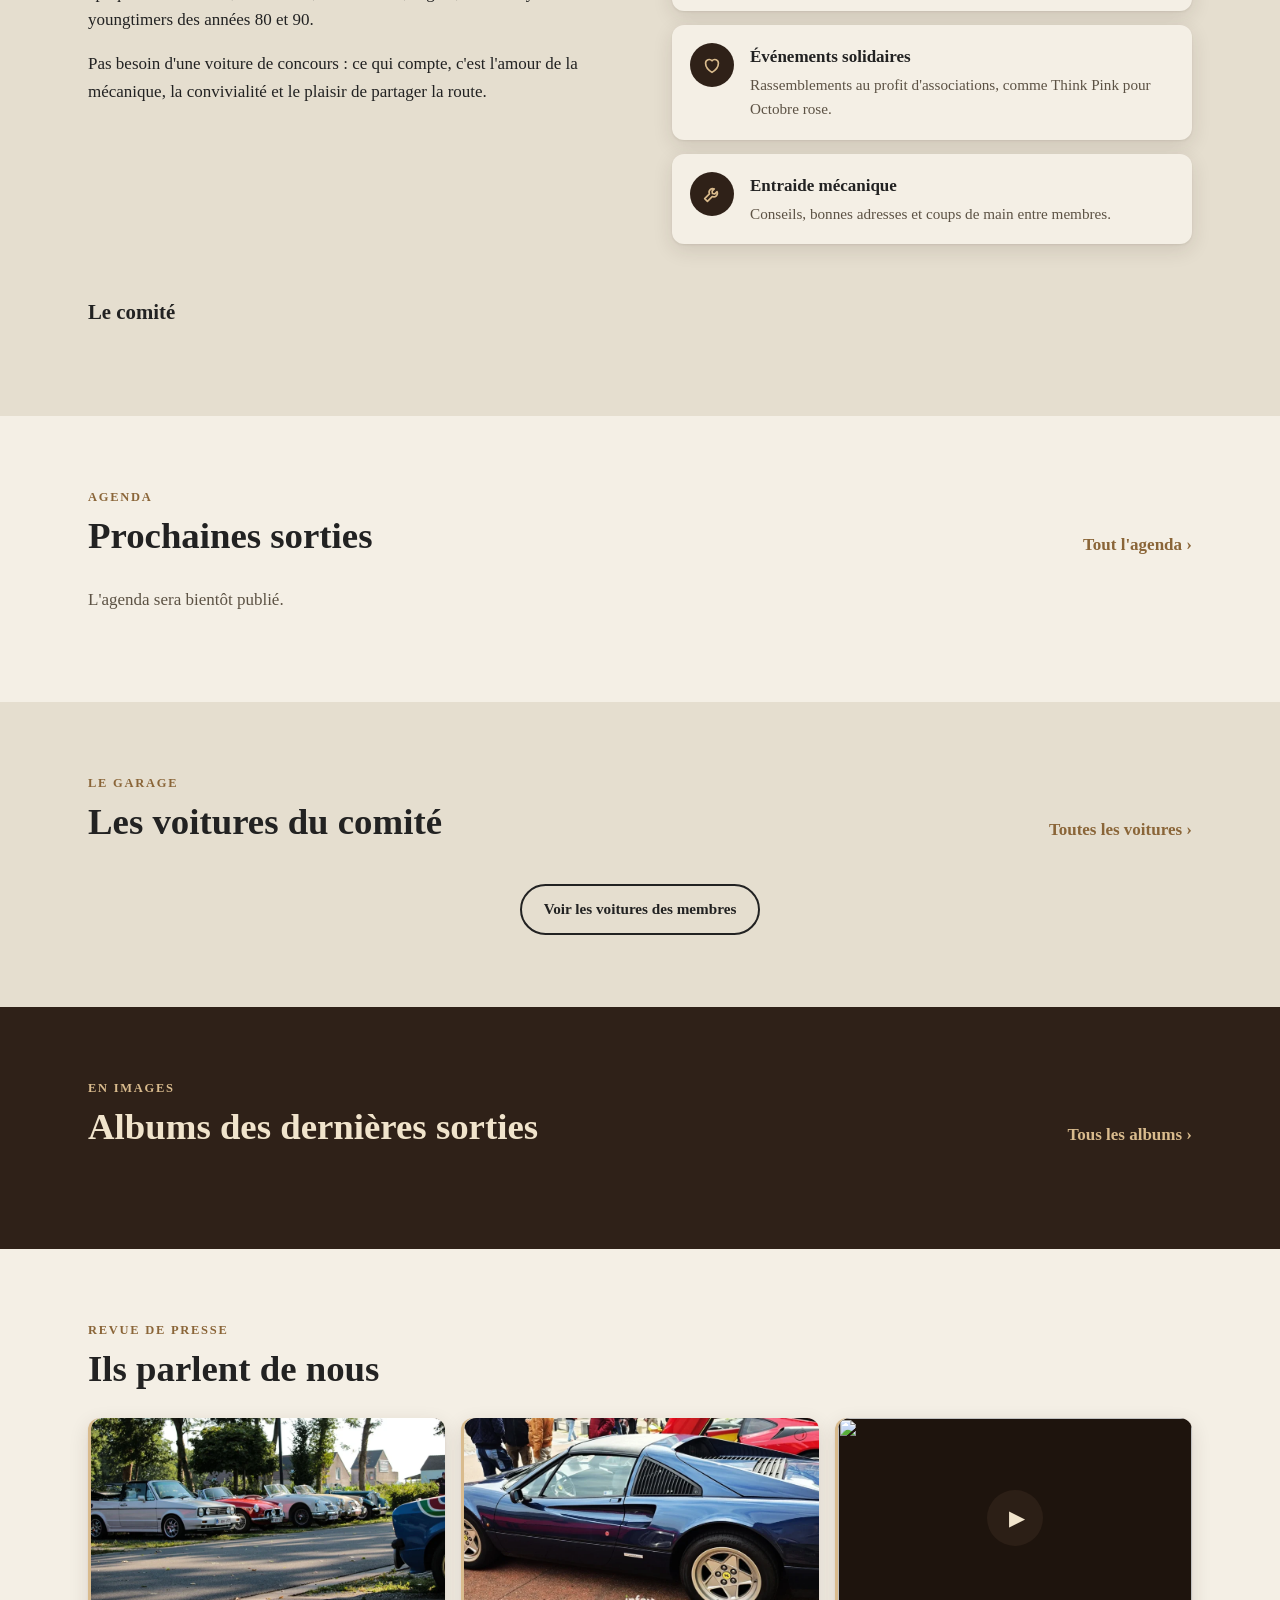
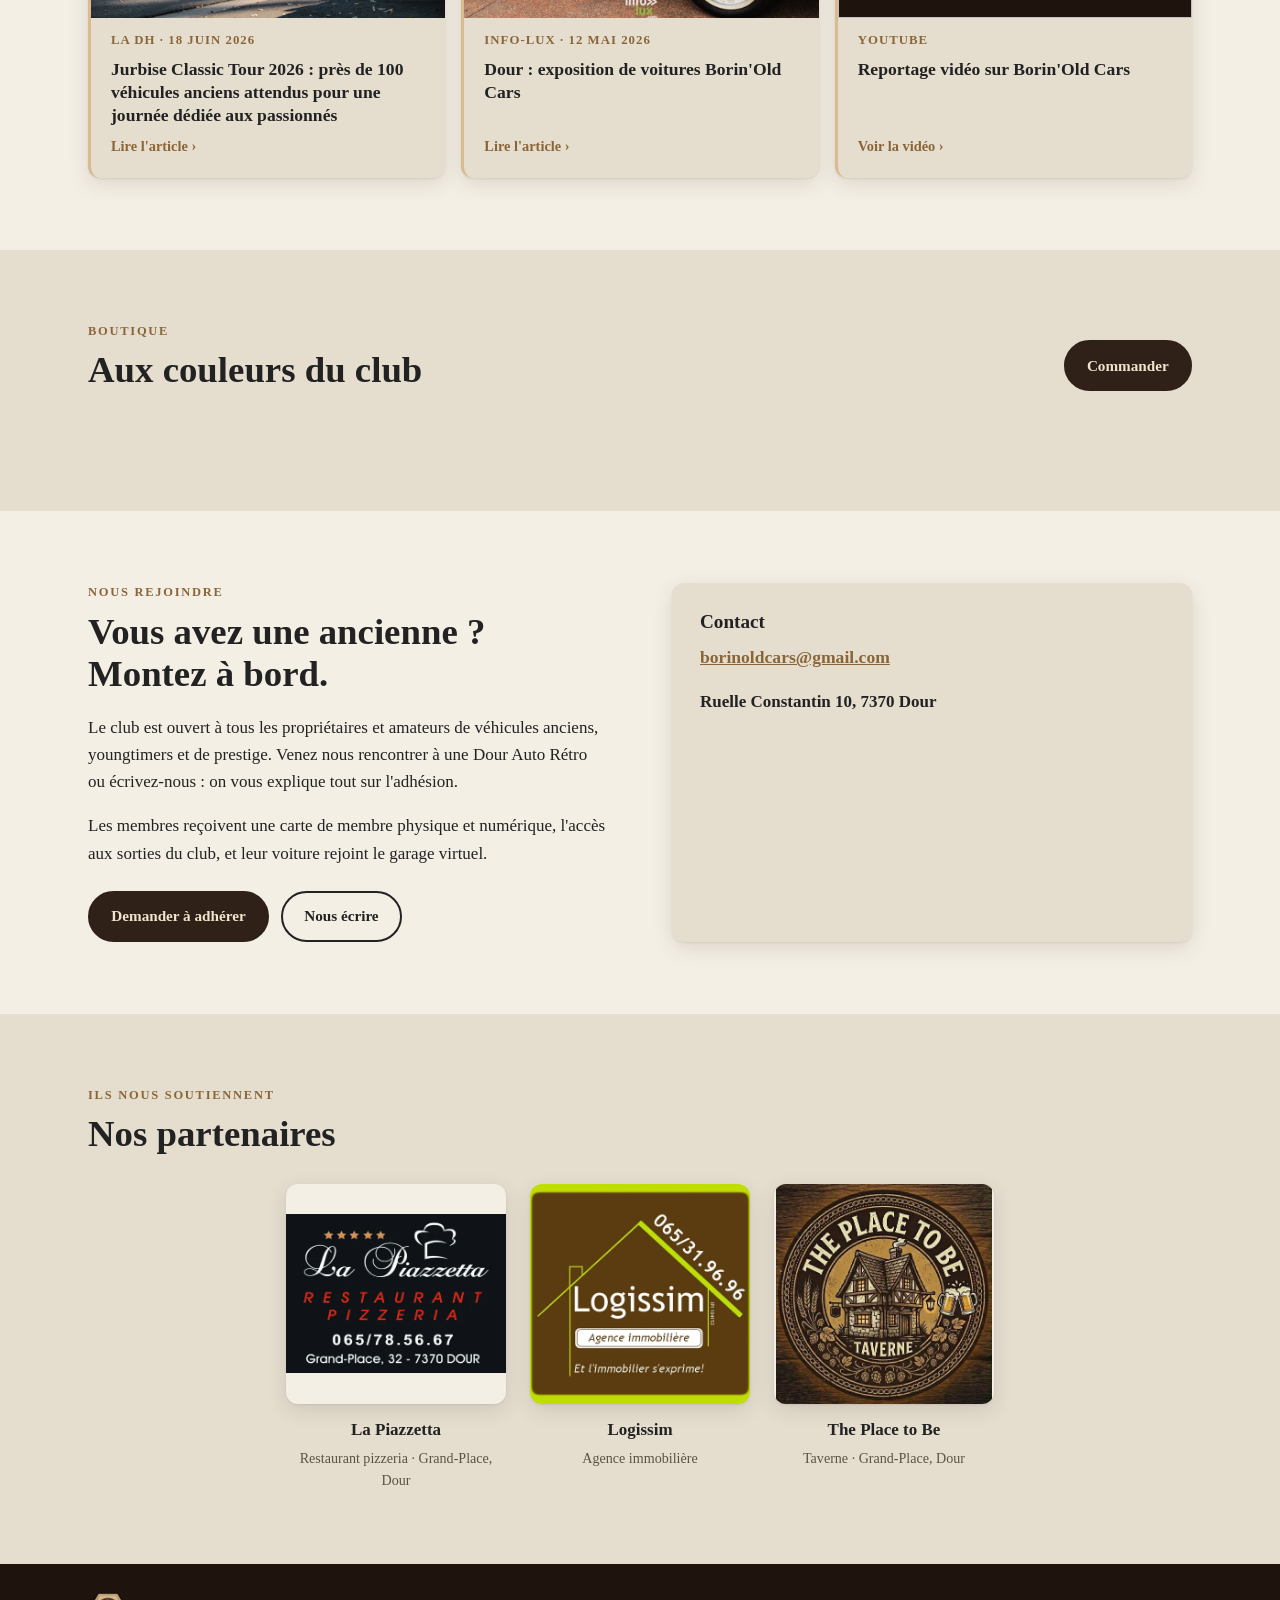
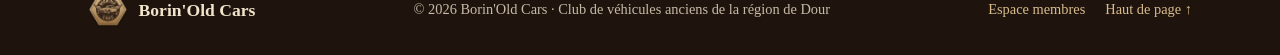
==== commit 796b7079: "Formulaires Tally : cadre brun titré (« Votre inscription », adhésion, commande) Co-Authored-By: Cla" ====
--- a/index.html
+++ b/index.html
@@ -16,7 +16,7 @@
 <meta property="og:description" content="Le charme de l'ancien, l'esprit de la passion. Sorties, balades et rassemblements dans la région de Dour.">
 <meta property="og:url" content="https://borinoldcars.be/">
 <meta property="og:image" content="https://borinoldcars.be/icon-512.png">
-<link rel="stylesheet" href="site.css?v=24">
+<link rel="stylesheet" href="site.css?v=25">
 </head>
 <body>
 
@@ -194,6 +194,6 @@
   <span class="lb-count"></span>
 </div>
 
-<script src="site.js?v=24"></script>
+<script src="site.js?v=25"></script>
 </body>
 </html>
--- a/site.css
+++ b/site.css
@@ -331,13 +331,13 @@
 .address { font-style: normal; font-weight: 700; margin-bottom: 1.2em; }
 
 /* Formulaire d'adhésion (Tally intégré) */
-/* Le formulaire Tally reprend les couleurs du site (texte brun foncé, fond transparent) :
-   il se pose directement sur le fond beige. En thème sombre, il garde un fond clair pour rester lisible. */
-.tally-box { max-width: 760px; margin-bottom: 16px; }
-@media (prefers-color-scheme: dark) {
-  :root:not([data-theme="light"]) .tally-box { background: #e5decf; border-radius: var(--radius); padding: 16px 12px 4px; }
-}
-:root[data-theme="dark"] .tally-box { background: #e5decf; border-radius: var(--radius); padding: 16px 12px 4px; }
+/* Le formulaire Tally (texte brun foncé, fond transparent) est posé dans un cadre brun café
+   titré « Votre inscription », avec un liseré doré : on le repère bien en faisant défiler.
+   Le fond crème garde le formulaire lisible aussi en thème sombre. */
+.tally-box { position: relative; max-width: 760px; margin-bottom: 16px; padding: 56px 20px 14px; background: #f4efe5;
+  border: 10px solid #2f2118; border-radius: 16px; outline: 1px solid #d9bb8d; outline-offset: -14px; box-shadow: 0 10px 30px rgba(47, 33, 24, .25); }
+.tally-box::before { content: attr(data-title); position: absolute; top: 0; left: 0; right: 0; padding: 10px 12px 12px; background: #2f2118; color: #d9bb8d;
+  text-align: center; font-weight: 700; letter-spacing: .12em; text-transform: uppercase; font-size: .85rem; }
 .tally-box iframe { display: block; width: 100%; border: 0; min-height: 400px; }
 .page-head a:not(.btn) { color: var(--brass); }
 
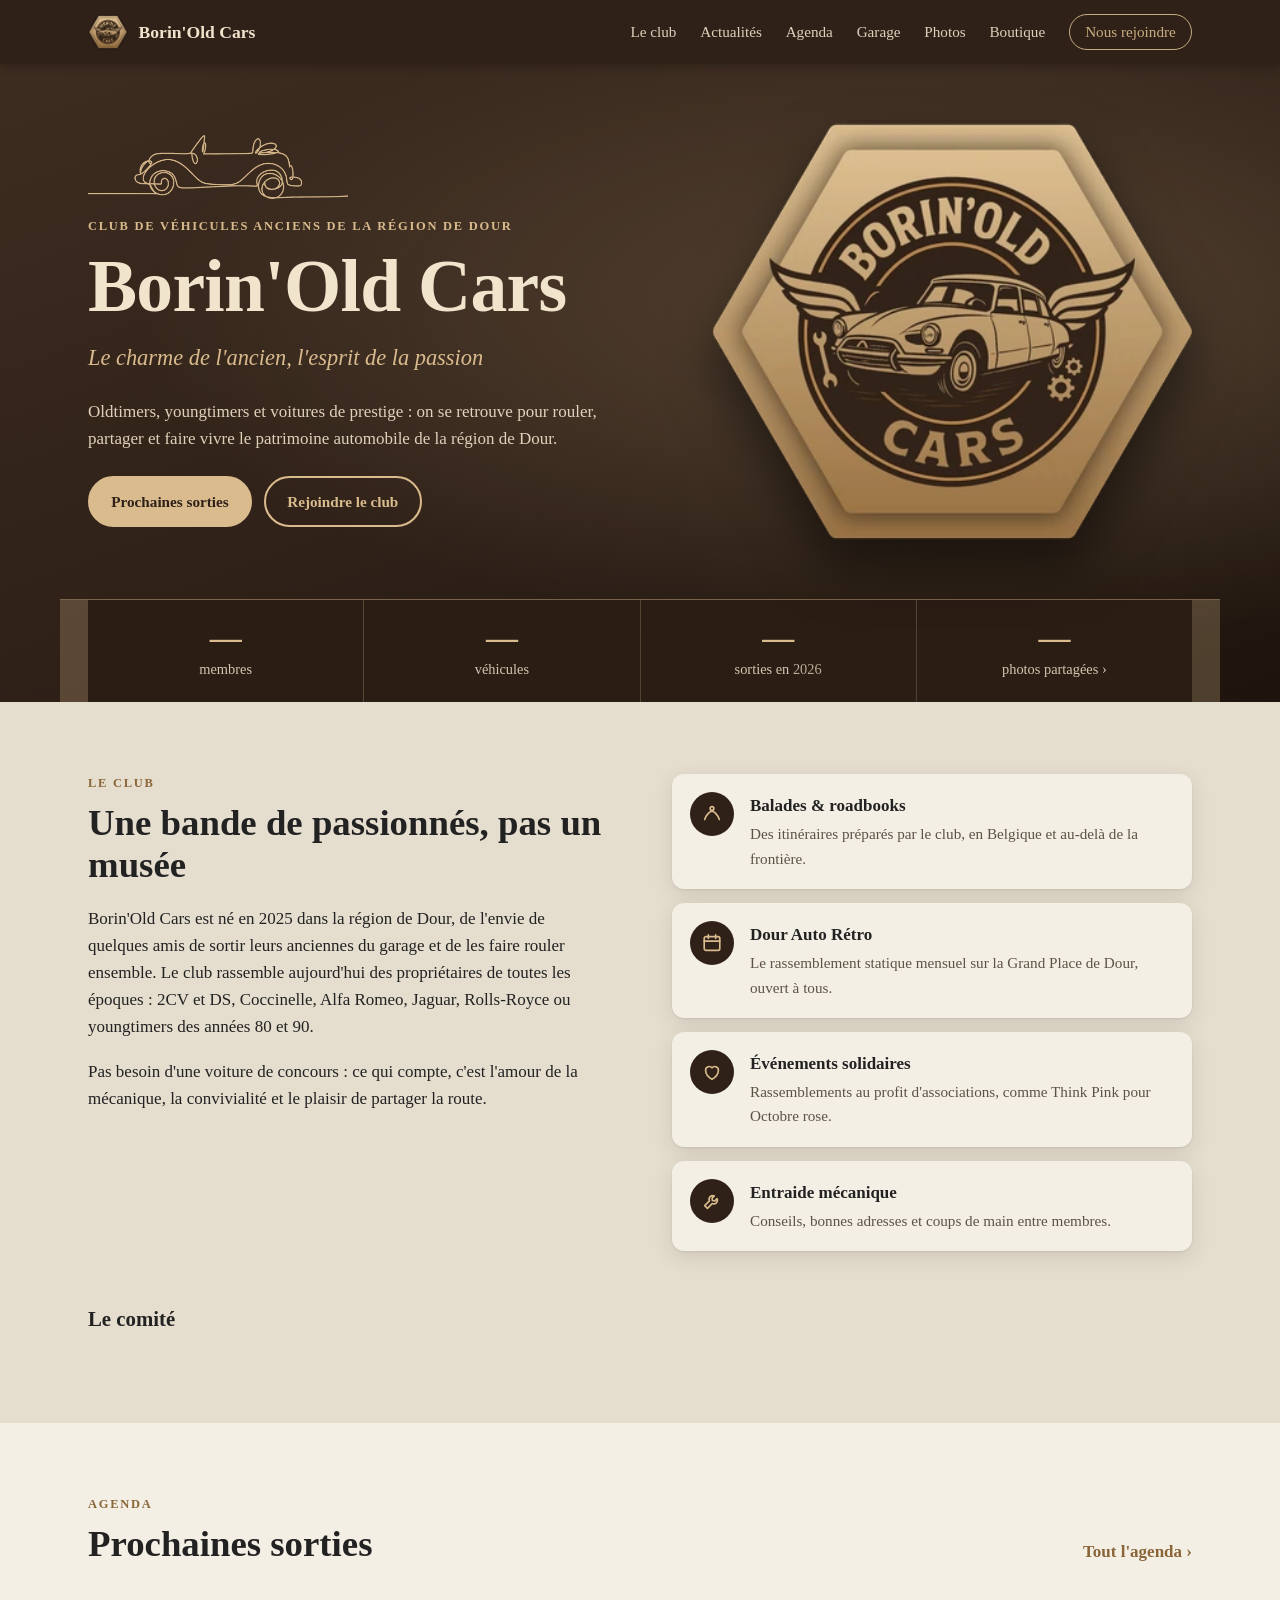
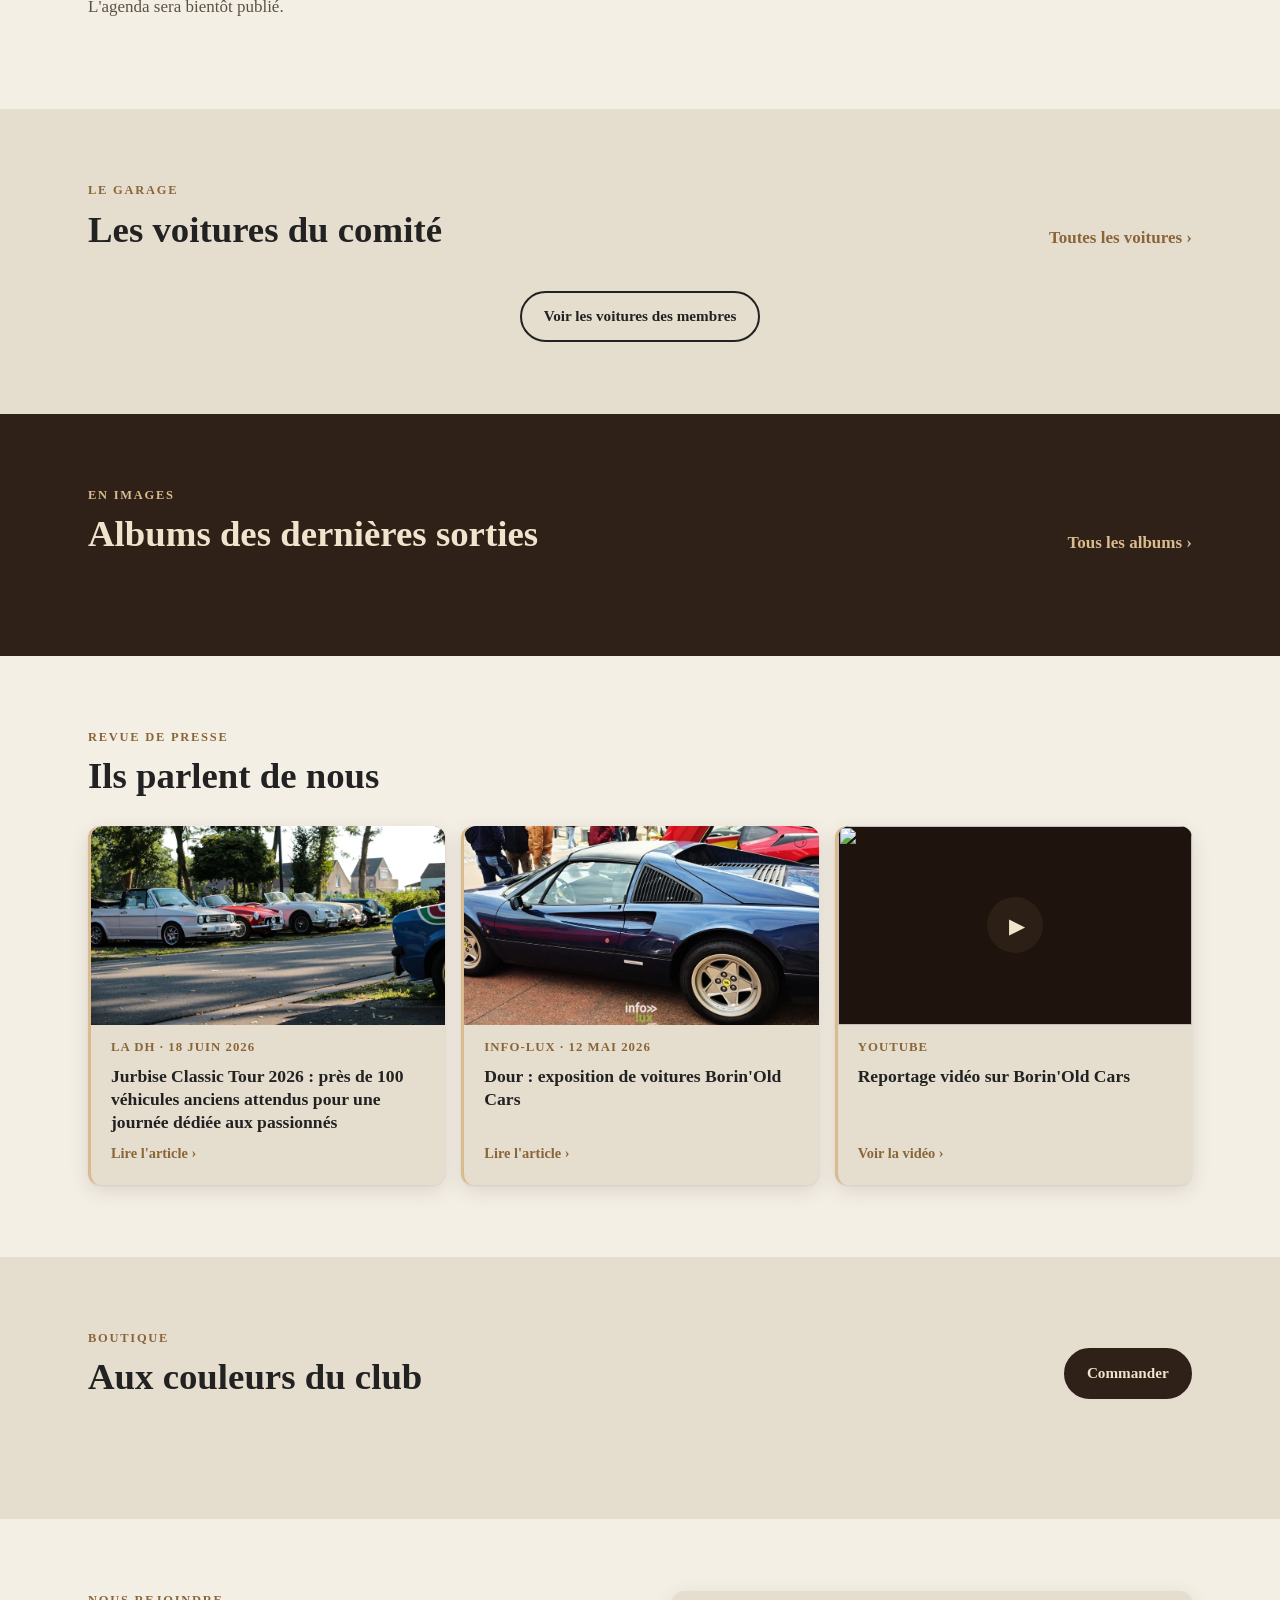
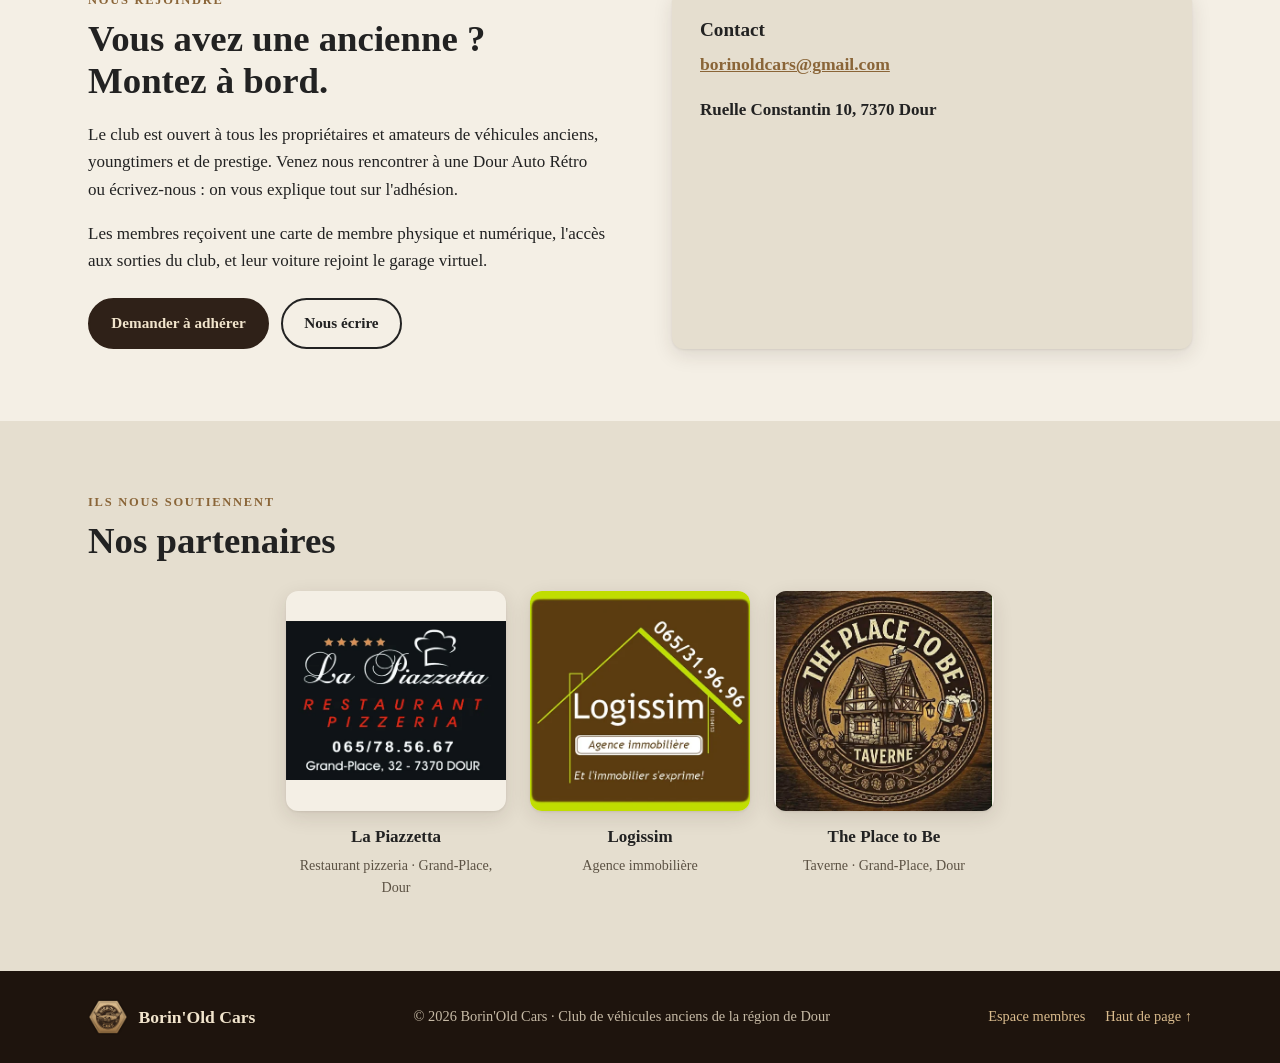
==== commit bded2280: "Actualités : page dédiée « Actualités du club » (menu), retirée de l'accueil Co-Authored-By: Claude " ====
--- a/index.html
+++ b/index.html
@@ -16,7 +16,7 @@
 <meta property="og:description" content="Le charme de l'ancien, l'esprit de la passion. Sorties, balades et rassemblements dans la région de Dour.">
 <meta property="og:url" content="https://borinoldcars.be/">
 <meta property="og:image" content="https://borinoldcars.be/icon-512.png">
-<link rel="stylesheet" href="site.css?v=25">
+<link rel="stylesheet" href="site.css?v=26">
 </head>
 <body>
 
@@ -31,6 +31,7 @@
     </button>
     <nav id="menu" aria-label="Navigation principale">
       <a href="#club">Le club</a>
+      <a href="#actualites">Actualités</a>
       <a href="#agenda">Agenda</a>
       <a href="#garage">Garage</a>
       <a href="#photos">Photos</a>
@@ -66,13 +67,6 @@
       <div><strong data-stat="vehicules">—</strong><span>véhicules</span></div>
       <div><strong data-stat="sorties">—</strong><span>sorties en <span data-stat="annee">2026</span></span></div>
       <a href="#albums" class="stat-link" title="Voir les albums"><strong data-stat="photos">—</strong><span>photos partagées ›</span></a>
-    </div>
-  </section>
-
-  <section class="section alt" id="actus" hidden>
-    <div class="wrap">
-      <div class="head"><div><p class="kicker">Actualités</p><h2>Les nouvelles du club</h2></div></div>
-      <div class="news" id="news"></div>
     </div>
   </section>
 
@@ -194,6 +188,6 @@
   <span class="lb-count"></span>
 </div>
 
-<script src="site.js?v=25"></script>
+<script src="site.js?v=26"></script>
 </body>
 </html>
--- a/site.css
+++ b/site.css
@@ -370,7 +370,7 @@
 .news-item { display: grid; background: var(--bg); border-radius: var(--radius); box-shadow: var(--shadow); overflow: hidden; }
 .news-item img { width: 100%; aspect-ratio: 16 / 9; object-fit: cover; }
 .news-body { padding: 20px 22px 22px; display: flex; flex-direction: column; gap: 10px; }
-.news-body h3 { margin: 0; font-size: 1.4rem; line-height: 1.25; }
+.news-body h2 { margin: 0; font-size: 1.4rem; line-height: 1.25; }
 .news-body p { margin: 0; }
 .news-body .press-more { margin-top: 4px; }
 @media (min-width: 800px) { .news-item { grid-template-columns: 1.3fr 1fr; } .news-item img { height: 100%; } .news-body { justify-content: center; padding: 28px 32px; } }
